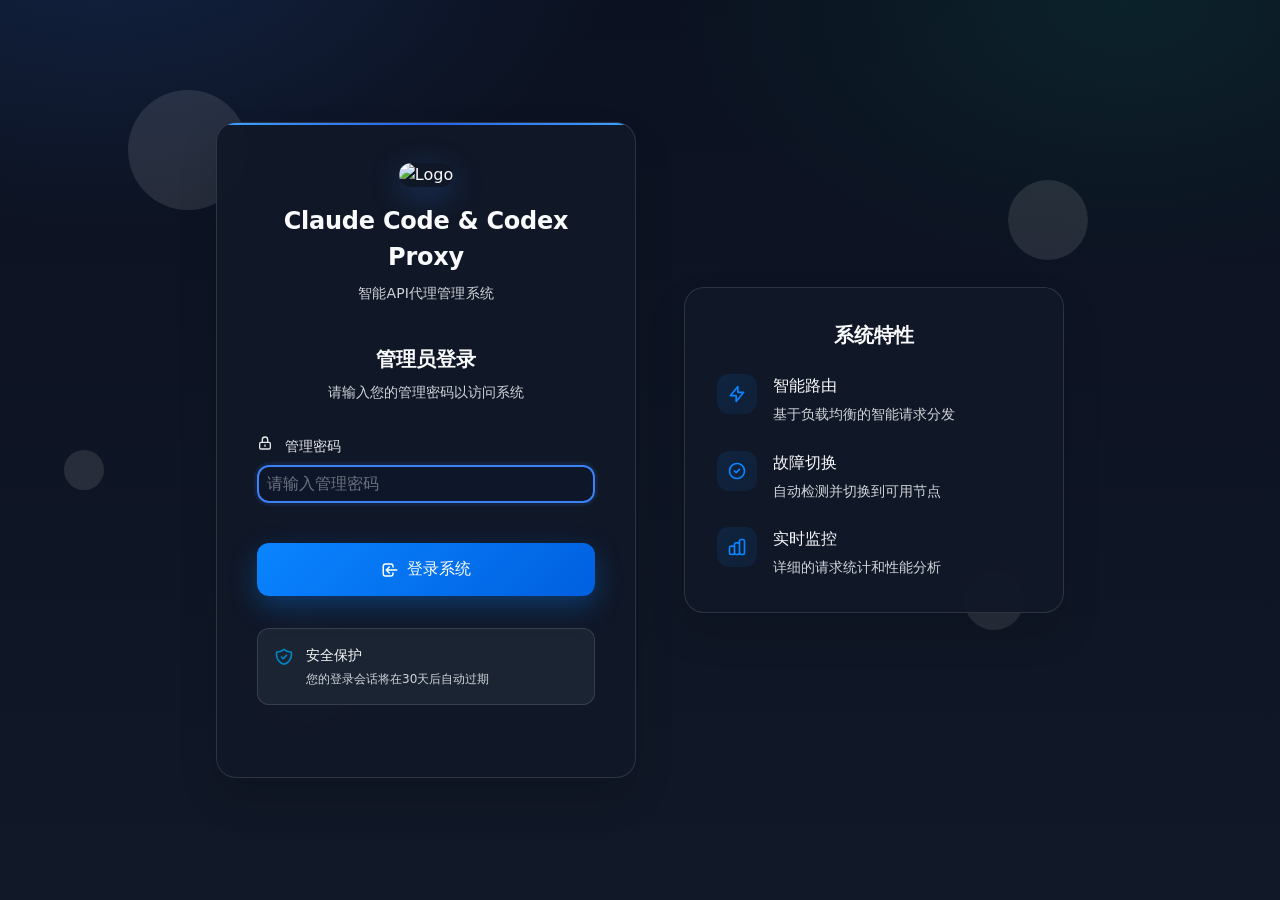
==== web/index.html @ 5ba50d65 "feat: add token cost and channel cost pie charts to homepage Visualize today's cost distribution per" ====
<!doctype html>
<html lang="zh-CN">
<head>
  <meta charset="utf-8" />
  <meta name="viewport" content="width=device-width, initial-scale=1" />
  <link rel="icon" type="image/svg+xml" href="/web/favicon.svg">
  <link rel="icon" type="image/x-icon" href="/web/favicon.ico">
  <link rel="apple-touch-icon" href="/web/apple-touch-icon.png">
  <link rel="manifest" href="/web/manifest.json">
  <meta name="theme-color" content="#3b82f6">
  <title data-i18n="index.title">Claude Code & Codex Proxy 代理服务</title>
  <script src="/web/assets/js/theme-init.js?v=__VERSION__"></script>
  <link rel="stylesheet" href="/web/assets/css/styles.css?v=__VERSION__">
  <script defer src="/web/assets/locales/zh-CN.js?v=__VERSION__"></script>
  <script defer src="/web/assets/locales/en.js?v=__VERSION__"></script>
  <script defer src="/web/assets/js/i18n.js?v=__VERSION__"></script>
  <script defer src="/web/assets/js/date-range-selector.js?v=__VERSION__"></script>
  <script defer src="/web/assets/js/ui.js?v=__VERSION__"></script>
  <script defer src="/web/assets/js/echarts.min.js?v=__VERSION__"></script>
  <script defer src="/web/assets/js/index.js?v=__VERSION__"></script>
</head>
<body class="page-index">
  <div class="app-container">

    <!-- 主内容区域 -->
    <main class="main-content index-main-content">
      <div class="content-area">
        <!-- 时间范围选择器 -->
        <section class="mb-4">
          <div class="time-range-container">
            <div id="index-time-range" class="time-range-selector"></div>
          </div>
        </section>

        <!-- 按渠道类型统计 -->
        <section class="mb-6">
          <div class="grid grid-cols-2 animate-slide-up animate-delay-1 gap-space-3">
            <!-- Claude Code -->
            <div class="channel-card" id="type-anthropic-card">
              <div class="channel-card-header">
                <div class="channel-card-title">
                  <div class="channel-icon channel-icon--anthropic">
                    <svg width="16" height="16" viewBox="0 0 24 24" fill="currentColor">
                      <path d="M12 2L2 22h20L12 2zm0 4.5L18.5 20h-13L12 6.5z"/>
                    </svg>
                  </div>
                  <span>Claude Code</span>
                </div>
                <div class="channel-cost">
                  <span class="cost-label" data-i18n="common.cost">成本</span>
                  <span class="cost-value" id="type-anthropic-cost">$0.00</span>
                </div>
              </div>
              <!-- 主要指标 -->
              <div class="channel-metrics">
                <div class="metric-item">
                  <div class="metric-value metric-total" id="type-anthropic-requests">0</div>
                  <div class="metric-label" data-i18n="index.metrics.totalRequests">总请求</div>
                </div>
                <div class="metric-item">
                  <div class="metric-value metric-success" id="type-anthropic-success">0</div>
                  <div class="metric-label" data-i18n="index.metrics.success">成功</div>
                </div>
                <div class="metric-item">
                  <div class="metric-value metric-error" id="type-anthropic-error">0</div>
                  <div class="metric-label" data-i18n="index.metrics.failed">失败</div>
                </div>
                <div class="metric-item">
                  <div class="metric-value metric-rate" id="type-anthropic-rate">0.0%</div>
                  <div class="metric-label" data-i18n="index.metrics.successRate">成功率</div>
                </div>
              </div>
              <!-- Token统计 -->
              <div class="token-stats">
                <div class="token-item">
                  <span class="token-label" data-i18n="common.input">输入</span>
                  <span class="token-value" id="type-anthropic-input">0</span>
                </div>
                <div class="token-item">
                  <span class="token-label" data-i18n="common.output">输出</span>
                  <span class="token-value" id="type-anthropic-output">0</span>
                </div>
                <div class="token-item">
                  <span class="token-label" data-i18n="common.cacheRead">缓存读</span>
                  <span class="token-value token-cache" id="type-anthropic-cache-read">0</span>
                </div>
                <div class="token-item">
                  <span class="token-label" data-i18n="common.cacheCreate">缓存创</span>
                  <span class="token-value token-cache" id="type-anthropic-cache-create">0</span>
                </div>
              </div>
              <!-- 饼图：今日令牌消费费用 + 今日渠道消费占用 -->
              <div class="channel-pies">
                <div class="channel-pie">
                  <div class="channel-pie-title" data-i18n="index.pies.tokenCost">今日令牌消费费用</div>
                  <div class="channel-pie-chart" id="type-anthropic-pie-token"></div>
                </div>
                <div class="channel-pie">
                  <div class="channel-pie-title" data-i18n="index.pies.channelCost">今日渠道消费占用</div>
                  <div class="channel-pie-chart" id="type-anthropic-pie-channel"></div>
                </div>
              </div>
            </div>

            <!-- Codex -->
            <div class="channel-card" id="type-codex-card">
              <div class="channel-card-header">
                <div class="channel-card-title">
                  <div class="channel-icon channel-icon--codex">
                    <svg width="16" height="16" viewBox="0 0 24 24" fill="currentColor">
                      <path d="M22.2819 9.8211a5.9847 5.9847 0 0 0-.5157-4.9108 6.0462 6.0462 0 0 0-6.5098-2.9A6.0651 6.0651 0 0 0 4.9807 4.1818a5.9847 5.9847 0 0 0-3.9977 2.9 6.0462 6.0462 0 0 0 .7427 7.0966 5.98 5.98 0 0 0 .511 4.9107 6.051 6.051 0 0 0 6.5146 2.9001A5.9847 5.9847 0 0 0 13.2599 24a6.0557 6.0557 0 0 0 5.7718-4.2058 5.9894 5.9894 0 0 0 3.9977-2.9001 6.0557 6.0557 0 0 0-.7475-7.0729zm-9.022 12.6081a4.4755 4.4755 0 0 1-2.8764-1.0408l.1419-.0804 4.7783-2.7582a.7948.7948 0 0 0 .3927-.6813v-6.7369l2.02 1.1686a.071.071 0 0 1 .038.052v5.5826a4.504 4.504 0 0 1-4.4945 4.4944zm-9.6607-4.1254a4.4708 4.4708 0 0 1-.5346-3.0137l.142.0852 4.783 2.7582a.7712.7712 0 0 0 .7806 0l5.8428-3.3685v2.3324a.0804.0804 0 0 1-.0332.0615L9.74 19.9502a4.4992 4.4992 0 0 1-6.1408-1.6464zM2.3408 7.8956a4.485 4.485 0 0 1 2.3655-1.9728V11.6a.7664.7664 0 0 0 .3879.6765l5.8144 3.3543-2.0201 1.1685a.0757.0757 0 0 1-.071 0l-4.8303-2.7865A4.504 4.504 0 0 1 2.3408 7.872zm16.5963 3.8558L13.1038 8.364 15.1192 7.2a.0757.0757 0 0 1 .071 0l4.8303 2.7913a4.4944 4.4944 0 0 1-.6765 8.1042v-5.6772a.79.79 0 0 0-.407-.667zm2.0107-3.0231l-.142-.0852-4.7735-2.7818a.7759.7759 0 0 0-.7854 0L9.409 9.2297V6.8974a.0662.0662 0 0 1 .0284-.0615l4.8303-2.7866a4.4992 4.4992 0 0 1 6.6802 4.66zM8.3065 12.863l-2.02-1.1638a.0804.0804 0 0 1-.038-.0567V6.0742a4.4992 4.4992 0 0 1 7.3757-3.4537l-.142.0805L8.704 5.459a.7948.7948 0 0 0-.3927.6813zm1.0976-2.3654l2.602-1.4998 2.6069 1.4998v2.9994l-2.5974 1.4997-2.6067-1.4997Z"/>
                    </svg>
                  </div>
                  <span>Codex</span>
                </div>
                <div class="channel-cost">
                  <span class="cost-label" data-i18n="common.cost">成本</span>
                  <span class="cost-value" id="type-codex-cost">$0.00</span>
                </div>
              </div>
              <!-- 主要指标 -->
              <div class="channel-metrics">
                <div class="metric-item">
                  <div class="metric-value metric-total" id="type-codex-requests">0</div>
                  <div class="metric-label" data-i18n="index.metrics.totalRequests">总请求</div>
                </div>
                <div class="metric-item">
                  <div class="metric-value metric-success" id="type-codex-success">0</div>
                  <div class="metric-label" data-i18n="index.metrics.success">成功</div>
                </div>
                <div class="metric-item">
                  <div class="metric-value metric-error" id="type-codex-error">0</div>
                  <div class="metric-label" data-i18n="index.metrics.failed">失败</div>
                </div>
                <div class="metric-item">
                  <div class="metric-value metric-rate" id="type-codex-rate">0.0%</div>
                  <div class="metric-label" data-i18n="index.metrics.successRate">成功率</div>
                </div>
              </div>
              <!-- Token统计 -->
              <div class="token-stats">
                <div class="token-item">
                  <span class="token-label" data-i18n="common.input">输入</span>
                  <span class="token-value" id="type-codex-input">0</span>
                </div>
                <div class="token-item">
                  <span class="token-label" data-i18n="common.output">输出</span>
                  <span class="token-value" id="type-codex-output">0</span>
                </div>
                <div class="token-item">
                  <span class="token-label" data-i18n="common.cacheRead">缓存读</span>
                  <span class="token-value token-cache" id="type-codex-cache-read">0</span>
                </div>
                <div class="token-item">
                  <span class="token-label" data-i18n="common.cacheCreate">缓存创</span>
                  <span class="token-value token-cache" id="type-codex-cache-create">0</span>
                </div>
              </div>
              <!-- 饼图：今日令牌消费费用 + 今日渠道消费占用 -->
              <div class="channel-pies">
                <div class="channel-pie">
                  <div class="channel-pie-title" data-i18n="index.pies.tokenCost">今日令牌消费费用</div>
                  <div class="channel-pie-chart" id="type-codex-pie-token"></div>
                </div>
                <div class="channel-pie">
                  <div class="channel-pie-title" data-i18n="index.pies.channelCost">今日渠道消费占用</div>
                  <div class="channel-pie-chart" id="type-codex-pie-channel"></div>
                </div>
              </div>
            </div>

            <!-- OpenAI -->
            <div class="channel-card" id="type-openai-card">
              <div class="channel-card-header">
                <div class="channel-card-title">
                  <div class="channel-icon channel-icon--openai">
                    <svg width="16" height="16" viewBox="0 0 24 24" fill="currentColor">
                      <path d="M22.2819 9.8211a5.9847 5.9847 0 0 0-.5157-4.9108 6.0462 6.0462 0 0 0-6.5098-2.9A6.0651 6.0651 0 0 0 4.9807 4.1818a5.9847 5.9847 0 0 0-3.9977 2.9 6.0462 6.0462 0 0 0 .7427 7.0966 5.98 5.98 0 0 0 .511 4.9107 6.051 6.051 0 0 0 6.5146 2.9001A5.9847 5.9847 0 0 0 13.2599 24a6.0557 6.0557 0 0 0 5.7718-4.2058 5.9894 5.9894 0 0 0 3.9977-2.9001 6.0557 6.0557 0 0 0-.7475-7.0729zm-9.022 12.6081a4.4755 4.4755 0 0 1-2.8764-1.0408l.1419-.0804 4.7783-2.7582a.7948.7948 0 0 0 .3927-.6813v-6.7369l2.02 1.1686a.071.071 0 0 1 .038.052v5.5826a4.504 4.504 0 0 1-4.4945 4.4944zm-9.6607-4.1254a4.4708 4.4708 0 0 1-.5346-3.0137l.142.0852 4.783 2.7582a.7712.7712 0 0 0 .7806 0l5.8428-3.3685v2.3324a.0804.0804 0 0 1-.0332.0615L9.74 19.9502a4.4992 4.4992 0 0 1-6.1408-1.6464zM2.3408 7.8956a4.485 4.485 0 0 1 2.3655-1.9728V11.6a.7664.7664 0 0 0 .3879.6765l5.8144 3.3543-2.0201 1.1685a.0757.0757 0 0 1-.071 0l-4.8303-2.7865A4.504 4.504 0 0 1 2.3408 7.872zm16.5963 3.8558L13.1038 8.364 15.1192 7.2a.0757.0757 0 0 1 .071 0l4.8303 2.7913a4.4944 4.4944 0 0 1-.6765 8.1042v-5.6772a.79.79 0 0 0-.407-.667zm2.0107-3.0231l-.142-.0852-4.7735-2.7818a.7759.7759 0 0 0-.7854 0L9.409 9.2297V6.8974a.0662.0662 0 0 1 .0284-.0615l4.8303-2.7866a4.4992 4.4992 0 0 1 6.6802 4.66zM8.3065 12.863l-2.02-1.1638a.0804.0804 0 0 1-.038-.0567V6.0742a4.4992 4.4992 0 0 1 7.3757-3.4537l-.142.0805L8.704 5.459a.7948.7948 0 0 0-.3927.6813zm1.0976-2.3654l2.602-1.4998 2.6069 1.4998v2.9994l-2.5974 1.4997-2.6067-1.4997Z"/>
                    </svg>
                  </div>
                  <span>OpenAI</span>
                </div>
                <div class="channel-cost">
                  <span class="cost-label" data-i18n="common.cost">成本</span>
                  <span class="cost-value" id="type-openai-cost">$0.00</span>
                </div>
              </div>
              <!-- 主要指标 -->
              <div class="channel-metrics">
                <div class="metric-item">
                  <div class="metric-value metric-total" id="type-openai-requests">0</div>
                  <div class="metric-label" data-i18n="index.metrics.totalRequests">总请求</div>
                </div>
                <div class="metric-item">
                  <div class="metric-value metric-success" id="type-openai-success">0</div>
                  <div class="metric-label" data-i18n="index.metrics.success">成功</div>
                </div>
                <div class="metric-item">
                  <div class="metric-value metric-error" id="type-openai-error">0</div>
                  <div class="metric-label" data-i18n="index.metrics.failed">失败</div>
                </div>
                <div class="metric-item">
                  <div class="metric-value metric-rate" id="type-openai-rate">0.0%</div>
                  <div class="metric-label" data-i18n="index.metrics.successRate">成功率</div>
                </div>
              </div>
              <!-- Token统计 -->
              <div class="token-stats">
                <div class="token-item">
                  <span class="token-label" data-i18n="common.input">输入</span>
                  <span class="token-value" id="type-openai-input">0</span>
                </div>
                <div class="token-item">
                  <span class="token-label" data-i18n="common.output">输出</span>
                  <span class="token-value" id="type-openai-output">0</span>
                </div>
                <div class="token-item">
                  <span class="token-label" data-i18n="common.cacheRead">缓存读</span>
                  <span class="token-value token-cache" id="type-openai-cache-read">0</span>
                </div>
              </div>
              <!-- 饼图：今日令牌消费费用 + 今日渠道消费占用 -->
              <div class="channel-pies">
                <div class="channel-pie">
                  <div class="channel-pie-title" data-i18n="index.pies.tokenCost">今日令牌消费费用</div>
                  <div class="channel-pie-chart" id="type-openai-pie-token"></div>
                </div>
                <div class="channel-pie">
                  <div class="channel-pie-title" data-i18n="index.pies.channelCost">今日渠道消费占用</div>
                  <div class="channel-pie-chart" id="type-openai-pie-channel"></div>
                </div>
              </div>
            </div>

            <!-- Gemini -->
            <div class="channel-card" id="type-gemini-card">
              <div class="channel-card-header">
                <div class="channel-card-title">
                  <div class="channel-icon channel-icon--gemini">
                    <svg width="16" height="16" viewBox="0 0 24 24" fill="currentColor">
                      <path d="M12 2L2 7v10l10 5 10-5V7L12 2zm0 2.18L19.82 8 12 11.82 4.18 8 12 4.18zM4 9.48l7 3.5v7.84l-7-3.5V9.48zm16 0v7.84l-7 3.5v-7.84l7-3.5z"/>
                    </svg>
                  </div>
                  <span>Google Gemini</span>
                </div>
                <div class="channel-cost">
                  <span class="cost-label" data-i18n="common.cost">成本</span>
                  <span class="cost-value" id="type-gemini-cost">$0.00</span>
                </div>
              </div>
              <!-- 主要指标 -->
              <div class="channel-metrics">
                <div class="metric-item">
                  <div class="metric-value metric-total" id="type-gemini-requests">0</div>
                  <div class="metric-label" data-i18n="index.metrics.totalRequests">总请求</div>
                </div>
                <div class="metric-item">
                  <div class="metric-value metric-success" id="type-gemini-success">0</div>
                  <div class="metric-label" data-i18n="index.metrics.success">成功</div>
                </div>
                <div class="metric-item">
                  <div class="metric-value metric-error" id="type-gemini-error">0</div>
                  <div class="metric-label" data-i18n="index.metrics.failed">失败</div>
                </div>
                <div class="metric-item">
                  <div class="metric-value metric-rate" id="type-gemini-rate">0.0%</div>
                  <div class="metric-label" data-i18n="index.metrics.successRate">成功率</div>
                </div>
              </div>
              <!-- Token统计 -->
              <div class="token-stats">
                <div class="token-item">
                  <span class="token-label" data-i18n="common.input">输入</span>
                  <span class="token-value" id="type-gemini-input">0</span>
                </div>
                <div class="token-item">
                  <span class="token-label" data-i18n="common.output">输出</span>
                  <span class="token-value" id="type-gemini-output">0</span>
                </div>
                <div class="token-item">
                  <span class="token-label" data-i18n="common.cacheRead">缓存读</span>
                  <span class="token-value token-cache" id="type-gemini-cache-read">0</span>
                </div>
              </div>
              <!-- 饼图：今日令牌消费费用 + 今日渠道消费占用 -->
              <div class="channel-pies">
                <div class="channel-pie">
                  <div class="channel-pie-title" data-i18n="index.pies.tokenCost">今日令牌消费费用</div>
                  <div class="channel-pie-chart" id="type-gemini-pie-token"></div>
                </div>
                <div class="channel-pie">
                  <div class="channel-pie-title" data-i18n="index.pies.channelCost">今日渠道消费占用</div>
                  <div class="channel-pie-chart" id="type-gemini-pie-channel"></div>
                </div>
              </div>
            </div>
          </div>
        </section>
        <!-- 实时状态栏 - 总览 -->
        <section class="mb-6">
          <div class="flex index-summary-grid animate-slide-up animate-delay-2 gap-space-3 flex-nowrap">
            <div class="summary-card summary-card-success">
              <div class="summary-icon">
                <svg width="24" height="24" viewBox="0 0 24 24" fill="none" stroke="currentColor" stroke-width="2">
                  <path d="M20 6L9 17l-5-5"/>
                </svg>
              </div>
              <div class="summary-content">
                <div class="summary-value"><span class="metric-success" id="success-requests">--</span>/<span class="metric-error" id="error-requests">--</span> <span class="summary-value-note">(<span id="success-rate">--</span>)</span></div>
                <div class="summary-label" data-i18n="index.metrics.successFailed">成功/失败 (成功率)</div>
              </div>
            </div>
            <div class="summary-card summary-card-primary" title="每分钟请求数">
              <div class="summary-icon">
                <svg width="24" height="24" viewBox="0 0 24 24" fill="none" stroke="currentColor" stroke-width="2">
                  <circle cx="12" cy="12" r="10"/>
                  <path d="M12 6v6l4 2"/>
                </svg>
              </div>
              <div class="summary-content">
                <div class="summary-value" id="total-rpm">--</div>
                <div class="summary-label" data-i18n="index.metrics.rpm">RPM(峰值 平均 最近)</div>
              </div>
            </div>
          </div>
        </section>

        <!-- API 接口 -->
        <section class="mb-8">
          <div class="glass-card animate-slide-up animate-delay-3">
            <h3 class="text-xl font-semibold mb-6">
              <svg class="inline-block w-5 h-5 mr-2" fill="none" stroke="currentColor" viewBox="0 0 24 24">
                <path stroke-linecap="round" stroke-linejoin="round" stroke-width="2" d="M8 9l3 3-3 3m5 0h3M5 20h14a2 2 0 002-2V6a2 2 0 00-2-2H5a2 2 0 00-2-2v16z"/>
              </svg>
              <span data-i18n="index.apiSection">API 接口</span>
            </h3>
            <div class="index-api-list">
              <div class="index-api-entry">
                <div class="index-api-method index-api-method--post">POST</div>
                <div class="index-api-path">/v1/messages</div>
                <div class="index-api-desc" data-i18n="index.apiClaudeDesc">Claude API 透明代理</div>
              </div>
              <div class="index-api-entry">
                <div class="index-api-method index-api-method--post">POST</div>
                <div class="index-api-path">/v1/responses</div>
                <div class="index-api-desc" data-i18n="index.apiCodexDesc">Codex API 透明代理</div>
              </div>
              <div class="index-api-entry">
                <div class="index-api-method index-api-method--post">POST</div>
                <div class="index-api-path">/v1beta</div>
                <div class="index-api-desc" data-i18n="index.apiGeminiDesc">Gemini 透明代理</div>
              </div>
              <div class="index-api-entry">
                <div class="index-api-method index-api-method--get">GET</div>
                <div class="index-api-path">/public/summary</div>
                <div class="index-api-desc" data-i18n="index.apiSummaryDesc">公开统计数据</div>
              </div>
            </div>
            <div class="index-api-tip">
              <div class="index-api-tip-title" data-i18n="common.info">提示</div>
              <div class="index-api-tip-body" data-i18n="index.apiTip">
                管理功能需要登录访问，代理服务公开使用
              </div>
            </div>
          </div>
        </section>

      </div>
    </main>
  </div>

</body>
</html>
---- web/assets/css/styles.css ----
/* 现代化UI界面样式系统 - ccLoad代理管理界面 */

/* ===== CSS 变量和设计令牌 ===== */
:root {
  color-scheme: light;

  /* 品牌色彩系统 */
  --primary-50: #f0f7ff;
  --primary-100: #e0efff;
  --primary-200: #b8dcff;
  --primary-300: #7cc3ff;
  --primary-400: #3ca3ff;
  --primary-500: #3b82f6;
  --primary-600: #2563eb;
  --primary-700: #1d4ed8;
  --primary-800: #1e40af;
  --primary-900: #1e3a8a;

  /* 中性色彩 */
  --neutral-50: #f8fafc;
  --neutral-100: #f1f5fd;
  --neutral-200: #e2e8f0;
  --neutral-300: #cbd5e1;
  --neutral-400: #94a3b8;
  --neutral-500: #64748b;
  --neutral-600: #475569;
  --neutral-700: #334155;
  --neutral-800: #1e293b;
  --neutral-900: #0f172a;

  /* 下拉控件（自定义）配色：随系统浅/深色主题 */
  --filter-dropdown-bg: #ffffff;
  --filter-dropdown-border: var(--neutral-200);
  --filter-dropdown-item-fg: var(--neutral-900);
  --filter-dropdown-item-hover-bg: var(--neutral-50);
  --filter-dropdown-item-active-bg: var(--neutral-100);
  --filter-dropdown-item-highlight-bg: var(--primary-500);
  --filter-dropdown-item-highlight-fg: #fff;

  /* 主题语义色：亮色为基准，暗色只覆盖这一层 */
  --page-bg:
    radial-gradient(1200px 600px at -10% -10%, rgba(59, 130, 246, 0.10), transparent 58%),
    radial-gradient(900px 600px at 110% -10%, rgba(5, 150, 105, 0.08), transparent 58%),
    linear-gradient(180deg, #f8fafc 0%, #eef4ff 100%);
  --surface-bg: rgba(255, 255, 255, 0.96);
  --surface-bg-strong: rgba(255, 255, 255, 0.98);
  --surface-bg-muted: rgba(241, 245, 253, 0.94);
  --surface-gradient: linear-gradient(135deg, rgba(255, 255, 255, 0.98), rgba(241, 245, 253, 0.94));
  --surface-border: rgba(228, 236, 252, 0.94);
  --surface-border-strong: rgba(198, 212, 239, 0.98);
  --surface-hover: rgba(37, 99, 235, 0.05);
  --surface-active: rgba(37, 99, 235, 0.10);
  --field-bg: rgba(255, 255, 255, 0.96);
  --field-bg-focus: rgba(255, 255, 255, 0.99);
  --table-bg: rgba(255, 255, 255, 0.96);
  --table-row-hover: rgba(37, 99, 235, 0.03);
  --body-fg: var(--neutral-800);
  --muted-fg: var(--neutral-600);
  --color-text: var(--neutral-900);
  --color-text-secondary: var(--neutral-600);
  --color-border: var(--surface-border);
  --color-bg-secondary: var(--surface-bg-muted);

  /* 功能色彩 */
  --success-50: #ecfdf5;
  --success-400: #34d399;
  --success-500: #10b981;
  --success-600: #059669;
  --warning-50: #fffbeb;
  --warning-400: #fbbf24;
  --warning-500: #f59e0b;
  --warning-600: #d97706;
  --error-50: #fef2f2;
  --error-400: #f87171;
  --error-500: #ef4444;
  --error-600: #dc2626;
  --info-50: #f0f9ff;
  --info-500: #06b6d4;
  --info-600: #0891b2;

  /* 玻璃态效果 */
  --glass-bg: rgba(255, 255, 255, 0.96);
  --glass-border: rgba(228, 236, 252, 0.9);
  --glass-shadow: 0 8px 24px rgba(37, 99, 235, 0.06);
  --glass-shadow-hover: 0 12px 34px rgba(37, 99, 235, 0.10);

  /* 新拟态效果 */
  --neumorphism-light: #ffffff;
  --neumorphism-dark: #d1d5db;
  --neumorphism-shadow-1: 8px 8px 16px var(--neumorphism-dark);
  --neumorphism-shadow-2: -8px -8px 16px var(--neumorphism-light);

  /* 字体系统 */
  --font-family-sans: Inter, 'Noto Sans SC', ui-sans-serif, system-ui, -apple-system, BlinkMacSystemFont, 'Segoe UI', sans-serif;
  --font-family-mono: ui-monospace, 'SF Mono', 'Cascadia Code', 'Roboto Mono', Consolas, monospace;

  --text-xs: 0.75rem;
  /* 12px */
  --text-sm: 0.875rem;
  /* 14px */
  --text-base: 1rem;
  /* 16px */
  --text-lg: 1.125rem;
  /* 18px */
  --text-xl: 1.25rem;
  /* 20px */
  --text-2xl: 1.5rem;
  /* 24px */
  --text-3xl: 1.875rem;
  /* 30px */
  --text-4xl: 2.25rem;
  /* 36px */

  --leading-tight: 1.25;
  --leading-normal: 1.5;
  --leading-relaxed: 1.75;

  --font-normal: 400;
  --font-medium: 500;
  --font-semibold: 600;
  --font-bold: 700;

  /* 间距系统 */
  --space-1: 0.25rem;
  /* 4px */
  --space-2: 0.5rem;
  /* 8px */
  --space-3: 0.75rem;
  /* 12px */
  --space-4: 1rem;
  /* 16px */
  --space-5: 1.25rem;
  /* 20px */
  --space-6: 1.5rem;
  /* 24px */
  --space-8: 2rem;
  /* 32px */
  --space-10: 2.5rem;
  /* 40px */
  --space-12: 3rem;
  /* 48px */
  --space-16: 4rem;
  /* 64px */
  --space-20: 5rem;
  /* 80px */

  /* 圆角系统 */
  --radius-sm: 0.375rem;
  /* 6px */
  --radius-base: 0.5rem;
  /* 8px */
  --radius-lg: 0.75rem;
  /* 12px */
  --radius-xl: 0.75rem;
  /* 12px */
  --radius-2xl: 1.25rem;
  /* 20px */
  --radius-full: 9999px;

  /* 阴影系统 */
  --shadow-sm: 0 1px 2px rgba(0, 0, 0, 0.05);
  --shadow-base: 0 1px 3px rgba(0, 0, 0, 0.1), 0 1px 2px rgba(0, 0, 0, 0.06);
  --shadow-md: 0 4px 6px rgba(0, 0, 0, 0.07), 0 2px 4px rgba(0, 0, 0, 0.06);
  --shadow-lg: 0 10px 15px rgba(0, 0, 0, 0.1), 0 4px 6px rgba(0, 0, 0, 0.05);
  --shadow-xl: 0 20px 25px rgba(0, 0, 0, 0.1), 0 10px 10px rgba(0, 0, 0, 0.04);

  /* 动画时间 */
  --duration-fast: 0.15s;
  --duration-normal: 0.3s;
  --duration-slow: 0.5s;
  --timing-function: cubic-bezier(0.4, 0, 0.2, 1);

  /* 布局 */
  --topbar-height: 64px;
  --topbar-offset: var(--topbar-height);
  --container-max-width: 1380px;

  /* Topbar 前景色（提高对比度） */
  --topbar-fg: var(--neutral-900);
  --topbar-fg-muted: var(--neutral-700);
}

html[data-theme="light"] {
  color-scheme: light;
}

html[data-theme="dark"] {
  color-scheme: dark;
  --neutral-50: #111827;
  --neutral-100: #1f2937;
  --neutral-200: #374151;
  --neutral-300: #4b5563;
  --neutral-400: #6b7280;
  --neutral-500: #9ca3af;
  --neutral-600: #d1d5db;
  --neutral-700: #e5e7eb;
  --neutral-800: #f3f4f6;
  --neutral-900: #f9fafb;
  --page-bg:
    radial-gradient(900px 520px at 8% -8%, rgba(59, 130, 246, 0.16), transparent 58%),
    radial-gradient(780px 460px at 88% 0%, rgba(16, 185, 129, 0.10), transparent 58%),
    linear-gradient(180deg, #0b1120 0%, #111827 100%);
  --surface-bg: rgba(17, 24, 39, 0.86);
  --surface-bg-strong: rgba(17, 24, 39, 0.94);
  --surface-bg-muted: rgba(31, 41, 55, 0.78);
  --surface-gradient: linear-gradient(135deg, rgba(31, 41, 55, 0.94), rgba(17, 24, 39, 0.92));
  --surface-border: rgba(255, 255, 255, 0.12);
  --surface-border-strong: rgba(255, 255, 255, 0.18);
  --surface-hover: rgba(255, 255, 255, 0.08);
  --surface-active: rgba(255, 255, 255, 0.12);
  --field-bg: rgba(15, 23, 42, 0.88);
  --field-bg-focus: rgba(15, 23, 42, 0.96);
  --table-bg: rgba(17, 24, 39, 0.88);
  --table-row-hover: rgba(255, 255, 255, 0.05);
  --body-fg: var(--neutral-800);
  --muted-fg: var(--neutral-600);
  --glass-bg: rgba(17, 24, 39, 0.82);
  --glass-border: rgba(255, 255, 255, 0.12);
  --glass-shadow: 0 8px 32px rgba(0, 0, 0, 0.34);
  --glass-shadow-hover: 0 12px 40px rgba(0, 0, 0, 0.45);
  --filter-dropdown-bg: rgb(17, 24, 39);
  --filter-dropdown-border: rgba(255, 255, 255, 0.14);
  --filter-dropdown-item-fg: var(--neutral-900);
  --filter-dropdown-item-hover-bg: rgba(255, 255, 255, 0.08);
  --filter-dropdown-item-active-bg: rgba(255, 255, 255, 0.12);
  --topbar-fg: var(--neutral-900);
  --topbar-fg-muted: var(--neutral-600);
}

@media (prefers-color-scheme: dark) {
  html[data-theme="system"] {
    color-scheme: dark;
    --neutral-50: #111827;
    --neutral-100: #1f2937;
    --neutral-200: #374151;
    --neutral-300: #4b5563;
    --neutral-400: #6b7280;
    --neutral-500: #9ca3af;
    --neutral-600: #d1d5db;
    --neutral-700: #e5e7eb;
    --neutral-800: #f3f4f6;
    --neutral-900: #f9fafb;
    --page-bg:
      radial-gradient(900px 520px at 8% -8%, rgba(59, 130, 246, 0.16), transparent 58%),
      radial-gradient(780px 460px at 88% 0%, rgba(16, 185, 129, 0.10), transparent 58%),
      linear-gradient(180deg, #0b1120 0%, #111827 100%);
    --surface-bg: rgba(17, 24, 39, 0.86);
    --surface-bg-strong: rgba(17, 24, 39, 0.94);
    --surface-bg-muted: rgba(31, 41, 55, 0.78);
    --surface-gradient: linear-gradient(135deg, rgba(31, 41, 55, 0.94), rgba(17, 24, 39, 0.92));
    --surface-border: rgba(255, 255, 255, 0.12);
    --surface-border-strong: rgba(255, 255, 255, 0.18);
    --surface-hover: rgba(255, 255, 255, 0.08);
    --surface-active: rgba(255, 255, 255, 0.12);
    --field-bg: rgba(15, 23, 42, 0.88);
    --field-bg-focus: rgba(15, 23, 42, 0.96);
    --table-bg: rgba(17, 24, 39, 0.88);
    --table-row-hover: rgba(255, 255, 255, 0.05);
    --body-fg: var(--neutral-800);
    --muted-fg: var(--neutral-600);
    --glass-bg: rgba(17, 24, 39, 0.82);
    --glass-border: rgba(255, 255, 255, 0.12);
    --glass-shadow: 0 8px 32px rgba(0, 0, 0, 0.34);
    --glass-shadow-hover: 0 12px 40px rgba(0, 0, 0, 0.45);
    --filter-dropdown-bg: rgb(17, 24, 39);
    --filter-dropdown-border: rgba(255, 255, 255, 0.14);
    --filter-dropdown-item-fg: var(--neutral-900);
    --filter-dropdown-item-hover-bg: rgba(255, 255, 255, 0.08);
    --filter-dropdown-item-active-bg: rgba(255, 255, 255, 0.12);
    --topbar-fg: var(--neutral-900);
    --topbar-fg-muted: var(--neutral-600);
  }
}

@media (forced-colors: active) {
  :root {
    --filter-dropdown-bg: Canvas;
    --filter-dropdown-border: CanvasText;
    --filter-dropdown-item-fg: CanvasText;
    --filter-dropdown-item-hover-bg: Highlight;
    --filter-dropdown-item-active-bg: Highlight;
    --filter-dropdown-item-highlight-bg: Highlight;
    --filter-dropdown-item-highlight-fg: HighlightText;
  }
}


/* ===== 基础重置和全局样式 ===== */
* {
  box-sizing: border-box;
  margin: 0;
  padding: 0;
}

*:focus-visible {
  outline: 2px solid var(--primary-500);
  outline-offset: 2px;
}

/* 自定义 checkbox/radio 样式，修复 Edge 暗色模式下原生控件显示为黑色 */
input[type="checkbox"],
input[type="radio"] {
  -webkit-appearance: none;
  appearance: none;
  width: 16px;
  height: 16px;
  margin: 0;
  border: 1.5px solid var(--neutral-300);
  background: var(--white, #fff) no-repeat center;
  background-size: 10px;
  cursor: pointer;
  vertical-align: middle;
  flex-shrink: 0;
  transition: all var(--duration-fast, 0.15s);
}

input[type="checkbox"] {
  border-radius: 4px;
}

input[type="radio"] {
  border-radius: 50%;
}

input[type="checkbox"]:hover,
input[type="radio"]:hover {
  border-color: var(--primary-400);
}

input[type="checkbox"]:checked {
  background: var(--primary-500) url("data:image/svg+xml,%3Csvg xmlns='http://www.w3.org/2000/svg' viewBox='0 0 10 8'%3E%3Cpath d='M1 4l2.5 2.5L9 1' fill='none' stroke='%23fff' stroke-width='1.8' stroke-linecap='round' stroke-linejoin='round'/%3E%3C/svg%3E") no-repeat center;
  background-size: 10px;
  border-color: var(--primary-500);
}

input[type="checkbox"]:indeterminate {
  background: var(--primary-500) url("data:image/svg+xml,%3Csvg xmlns='http://www.w3.org/2000/svg' viewBox='0 0 10 2'%3E%3Cpath d='M1 1h8' fill='none' stroke='%23fff' stroke-width='1.8' stroke-linecap='round'/%3E%3C/svg%3E") no-repeat center;
  background-size: 10px;
  border-color: var(--primary-500);
}

input[type="radio"]:checked {
  background: var(--primary-500) url("data:image/svg+xml,%3Csvg xmlns='http://www.w3.org/2000/svg' viewBox='0 0 10 10'%3E%3Ccircle cx='5' cy='5' r='3' fill='%23fff'/%3E%3C/svg%3E") no-repeat center;
  background-size: 10px;
  border-color: var(--primary-500);
}

input[type="checkbox"]:focus-visible,
input[type="radio"]:focus-visible {
  outline: 2px solid var(--primary-500);
  outline-offset: 2px;
}

html {
  scroll-behavior: smooth;
  font-size: 16px;
}

body {
  font-family: var(--font-family-sans);
  font-size: var(--text-base);
  line-height: var(--leading-normal);
  color: var(--body-fg);
  background: var(--page-bg);
  min-height: 100vh;
  overflow-x: hidden;
}

/* 选择文本颜色 */
::selection {
  background-color: var(--primary-200);
  color: var(--primary-800);
}

/* ===== 动画和关键帧 ===== */
@keyframes slideInUp {
  from {
    opacity: 0;
    transform: translateY(30px);
  }

  to {
    opacity: 1;
    transform: translateY(0);
  }
}

@keyframes slideInRight {
  from {
    opacity: 0;
    transform: translateX(-30px);
  }

  to {
    opacity: 1;
    transform: translateX(0);
  }
}

@keyframes fadeIn {
  from {
    opacity: 0;
  }

  to {
    opacity: 1;
  }
}

@keyframes pulse {

  0%,
  100% {
    opacity: 1;
  }

  50% {
    opacity: 0.7;
  }
}

@keyframes float {

  0%,
  100% {
    transform: translateY(0px);
  }

  50% {
    transform: translateY(-10px);
  }
}

/* 动画类 */
.animate-slide-up {
  animation: slideInUp 0.6s var(--timing-function);
}

.animate-slide-right {
  animation: slideInRight 0.6s var(--timing-function);
}

.animate-fade-in {
  animation: fadeIn 0.4s ease-out;
}

.animate-pulse {
  animation: pulse 2s infinite;
}

.animate-float {
  animation: float 3s ease-in-out infinite;
}

/* ===== 布局组件 ===== */
.app-container {
  display: flex;
  min-height: 100vh;
  position: relative;
}

.main-content {
  flex: 1;
  margin-left: 0;
  min-width: 0;
  min-height: 100vh;
  padding: var(--space-3);
  transition: margin-left var(--duration-normal) var(--timing-function);
}

.content-area {
  max-width: var(--container-max-width);
  width: 100%;
  min-width: 0;
  margin: 0 auto;
}

/* ===== 顶部导航（Topbar） ===== */
.top-layout .main-content {
  margin-left: 0 !important;
  padding-top: var(--topbar-offset);
}

.top-layout .main-content.index-main-content {
  padding-top: calc(var(--topbar-offset) + 10px);
}

.topbar {
  position: fixed;
  top: 0;
  left: 0;
  right: 0;
  height: var(--topbar-height);
  display: flex;
  align-items: center;
  justify-content: space-between;
  padding: 0 var(--space-6);
  background: var(--glass-bg);
  backdrop-filter: blur(18px) saturate(160%);
  border-bottom: 1px solid var(--glass-border);
  z-index: 300;
}

.topbar-left {
  display: flex;
  align-items: center;
  gap: var(--space-4);
  min-width: 0;
}

.brand {
  display: flex;
  align-items: center;
  gap: var(--space-3);
  text-decoration: none;
}

.brand:hover {
  opacity: 0.8;
}

.brand-icon {
  width: 36px;
  height: 36px;
  border-radius: var(--radius-lg);
  box-shadow: 0 4px 16px rgba(99, 102, 241, 0.35);
}

/* 活动请求指示器：脉冲呼吸 + 角标 */
.brand-icon-wrap {
  position: relative;
  display: inline-flex;
  align-items: center;
  justify-content: center;
  flex: none;
}

.brand-icon-wrap.is-active .brand-icon {
  animation: brand-pulse 1.2s ease-in-out infinite;
}

.brand-badge {
  position: absolute;
  top: -7px;
  right: -9px;
  min-width: 18px;
  height: 18px;
  padding: 0 5px;
  border-radius: 9px;
  background: linear-gradient(135deg, #fb923c, #f97316);
  color: #fff;
  font-size: 11px;
  font-weight: 700;
  line-height: 1;
  display: none;
  align-items: center;
  justify-content: center;
  border: 2px solid #fff;
  box-shadow: 0 1px 4px rgba(0, 0, 0, 0.3);
}

.brand-icon-wrap.is-active .brand-badge {
  display: flex;
}

@keyframes brand-pulse {
  0%, 100% {
    transform: scale(1);
    box-shadow: 0 4px 16px rgba(59, 130, 246, 0.35);
  }
  50% {
    transform: scale(1.18);
    box-shadow: 0 6px 22px rgba(59, 130, 246, 0.75);
  }
}

@media (prefers-reduced-motion: reduce) {
  .brand-icon-wrap.is-active .brand-icon {
    animation: none;
  }
}

.brand-text {
  color: var(--topbar-fg);
  font-weight: var(--font-semibold);
  letter-spacing: .2px;
}

.topnav {
  display: flex;
  align-items: center;
  gap: var(--space-2);
  flex: 1;
  min-width: 0;
  justify-content: center;
}

.topnav-link {
  display: inline-flex;
  align-items: center;
  gap: .5rem;
  padding: .5rem .75rem;
  border-radius: var(--radius-lg);
  color: var(--topbar-fg);
  text-decoration: none;
  font-size: var(--text-base);
  font-weight: var(--font-semibold);
  white-space: nowrap;
  transition: background var(--duration-fast) var(--timing-function), color var(--duration-fast);
}

.topnav-link:hover {
  background: var(--surface-hover);
  color: var(--topbar-fg);
}

.topnav-link.active {
  background: var(--surface-active);
  color: var(--topbar-fg);
  border: 1px solid var(--surface-border);
}

.topbar-right {
  display: flex;
  align-items: center;
  gap: var(--space-3);
  flex: 0 0 auto;
}

/* 版本+GitHub组 */
.version-group {
  display: flex;
  align-items: center;
  gap: 2px;
}

/* GitHub链接 */
.github-link {
  display: inline-flex;
  align-items: center;
  justify-content: center;
  width: 32px;
  height: 32px;
  border-radius: var(--radius-md);
  color: var(--neutral-500);
  transition: color 0.2s, background 0.2s;
}

.github-link:hover {
  background: var(--surface-hover);
  color: var(--neutral-900);
}

.theme-switcher {
  position: relative;
  display: inline-flex;
}

.theme-trigger {
  display: inline-flex;
  align-items: center;
  justify-content: center;
  gap: 6px;
  min-width: 36px;
  height: 32px;
  padding: 0 9px;
  border: 1px solid var(--surface-border);
  border-radius: var(--radius-base);
  background: var(--surface-bg);
  color: var(--topbar-fg);
  font: inherit;
  font-size: var(--text-xs);
  font-weight: var(--font-medium);
  cursor: pointer;
}

.theme-trigger:hover,
.theme-switcher.open .theme-trigger {
  background: var(--surface-hover);
}

.theme-trigger svg,
.theme-option svg {
  width: 16px;
  height: 16px;
  flex: none;
}

.theme-menu {
  position: absolute;
  top: calc(100% + 8px);
  right: 0;
  min-width: 132px;
  padding: 6px;
  border: 1px solid var(--surface-border);
  border-radius: var(--radius-lg);
  background: var(--surface-bg-strong);
  box-shadow: var(--shadow-lg);
  display: none;
  z-index: 420;
}

.theme-switcher.open .theme-menu {
  display: grid;
  gap: 2px;
}

.theme-option {
  display: flex;
  align-items: center;
  gap: 8px;
  width: 100%;
  padding: 8px 10px;
  border: 0;
  border-radius: var(--radius-base);
  background: transparent;
  color: var(--neutral-700);
  font: inherit;
  font-size: var(--text-sm);
  text-align: left;
  cursor: pointer;
}

.theme-option:hover {
  background: var(--surface-hover);
  color: var(--neutral-900);
}

.theme-option[aria-pressed="true"] {
  background: var(--surface-active);
  color: var(--primary-600);
  font-weight: var(--font-semibold);
}

/* 顶部背景（静态渐变，无动画） */
.bg-anim {
  position: fixed;
  inset: 0;
  z-index: 0;
  pointer-events: none;
  background:
    radial-gradient(550px 300px at 20% 10%, rgba(59, 130, 246, 0.14), transparent 60%),
    radial-gradient(650px 320px at 80% 5%, rgba(236, 72, 153, 0.12), transparent 60%),
    radial-gradient(420px 260px at 70% 60%, rgba(16, 185, 129, 0.10), transparent 60%);
}

/* ===== 卡片组件 ===== */
.glass-card {
  background: var(--glass-bg);
  backdrop-filter: blur(16px) saturate(180%);
  border: 1px solid var(--glass-border);
  border-radius: var(--radius-xl);
  /* box-shadow: var(--glass-shadow); */
  padding: var(--space-3);
  transition: all var(--duration-normal) var(--timing-function);
  position: relative;
  overflow: hidden;
  min-width: 0;
}

.glass-card::before {
  content: '';
  position: absolute;
  top: 0;
  left: 0;
  right: 0;
  height: 1px;
  background: linear-gradient(90deg, transparent, var(--surface-border-strong), transparent);
  opacity: 0;
  transition: opacity var(--duration-normal);
}

.glass-card:hover {
  transform: none;
  box-shadow: var(--glass-shadow-hover);
  border-color: var(--surface-border-strong);
}

.glass-card:hover::before {
  opacity: 1;
}

/* ===== 英雄标题 ===== */
.hero-header {
  background: var(--surface-gradient);
  backdrop-filter: blur(20px) saturate(180%);
  border: 1px solid var(--surface-border);
  border-radius: var(--radius-2xl);
  padding: var(--space-6);
  box-shadow: 0 8px 32px rgba(0, 0, 0, 0.08), 0 2px 8px rgba(0, 0, 0, 0.04);
  display: flex;
  align-items: center;
  gap: var(--space-4);
  position: relative;
  overflow: hidden;
}

.hero-header > div:last-child {
  flex: 1 1 auto;
  min-width: 0;
}


.hero-icon {
  width: 56px;
  height: 56px;
  background: linear-gradient(135deg, #6366f1, #8b5cf6);
  border-radius: var(--radius-xl);
  display: flex;
  align-items: center;
  justify-content: center;
  color: white;
  box-shadow: 0 8px 24px rgba(99, 102, 241, 0.3);
  flex-shrink: 0;
}

.hero-title {
  font-size: var(--text-3xl);
  font-weight: var(--font-bold);
  color: var(--neutral-900);
  margin: 0;
  letter-spacing: -0.02em;
  line-height: 1.2;
  overflow-wrap: anywhere;
}

.hero-subtitle {
  font-size: var(--text-base);
  color: var(--neutral-600);
  margin: var(--space-1) 0 0 0;
  font-weight: var(--font-medium);
}

/* ===== 渠道卡片 ===== */
.channel-card {
  background: var(--surface-gradient);
  backdrop-filter: blur(20px) saturate(180%);
  border: 1px solid var(--surface-border);
  border-radius: var(--radius-xl);
  padding: var(--space-5);
  box-shadow: 0 4px 16px rgba(0, 0, 0, 0.06), 0 1px 4px rgba(0, 0, 0, 0.04);
  transition: all var(--duration-normal) var(--timing-function);
  position: relative;
  overflow: hidden;
}

.channel-card:hover {
  transform: none;
  box-shadow: 0 8px 24px rgba(0, 0, 0, 0.1), 0 2px 8px rgba(0, 0, 0, 0.06);
  border-color: var(--surface-border-strong);
}

.channel-card-header {
  display: flex;
  align-items: center;
  justify-content: space-between;
  margin-bottom: var(--space-4);
  padding-bottom: var(--space-3);
  border-bottom: 2px solid var(--surface-border);
}

.channel-card-title {
  display: flex;
  align-items: center;
  gap: var(--space-2);
  font-size: var(--text-lg);
  font-weight: var(--font-semibold);
  color: var(--neutral-800);
}

.channel-icon {
  width: 32px;
  height: 32px;
  border-radius: var(--radius-lg);
  display: flex;
  align-items: center;
  justify-content: center;
  color: white;
  box-shadow: 0 4px 12px rgba(0, 0, 0, 0.15);
  flex-shrink: 0;
}

.channel-icon--anthropic {
  background: linear-gradient(135deg, #cc9b7a, #d4a574);
}

.channel-icon--codex,
.channel-icon--openai {
  background: linear-gradient(135deg, #10a37f, #0d8a6a);
}

.channel-icon--gemini {
  background: linear-gradient(135deg, #4285f4, #1a73e8);
}

.channel-cost {
  text-align: right;
}

.cost-label {
  display: block;
  font-size: var(--text-xs);
  color: var(--neutral-500);
  margin-bottom: 2px;
  font-weight: var(--font-medium);
}

.cost-value {
  display: block;
  font-size: var(--text-xl);
  font-weight: var(--font-bold);
  color: var(--warning-600);
  font-family: var(--font-family-mono);
}

.channel-metrics {
  display: grid;
  grid-template-columns: repeat(4, 1fr);
  gap: var(--space-3);
  margin-bottom: var(--space-4);
}

.metric-item {
  text-align: center;
}

.metric-value {
  font-size: var(--text-2xl);
  font-weight: var(--font-bold);
  line-height: 1.2;
  margin-bottom: var(--space-1);
}

.metric-label {
  font-size: var(--text-xs);
  color: var(--neutral-600);
  font-weight: var(--font-medium);
}

.token-stats {
  display: grid;
  grid-template-columns: repeat(4, 1fr);
  gap: var(--space-2);
  padding-top: var(--space-3);
  border-top: 1px solid var(--surface-border);
}

.token-item {
  display: flex;
  flex-direction: column;
  align-items: center;
  gap: 4px;
}

.token-label {
  font-size: 11px;
  color: var(--neutral-500);
  font-weight: var(--font-medium);
}

.token-value {
  font-size: var(--text-base);
  font-weight: var(--font-semibold);
  color: var(--neutral-700);
  font-family: var(--font-family-mono);
}

.token-cache {
  color: var(--success-600);
}

/* ===== 渠道卡片内饼图（今日令牌消费费用 + 今日渠道消费占用） ===== */
.channel-pies {
  display: grid;
  grid-template-columns: 1fr 1fr;
  gap: var(--space-2);
  margin-top: var(--space-3);
  padding-top: var(--space-3);
  border-top: 1px solid var(--surface-border);
}

.channel-pie {
  display: flex;
  flex-direction: column;
  gap: var(--space-1);
  min-width: 0;
}

.channel-pie-title {
  font-size: 11px;
  font-weight: var(--font-medium);
  color: var(--neutral-500);
  text-align: center;
  white-space: nowrap;
  overflow: hidden;
  text-overflow: ellipsis;
}

.channel-pie-chart {
  width: 100%;
  height: 180px;
  min-width: 0;
}

@media (max-width: 640px) {
  .channel-pies {
    grid-template-columns: 1fr;
  }
  .channel-pie-chart {
    height: 160px;
  }
}

/* ===== 总览卡片 ===== */
.summary-card {
  background: var(--surface-gradient);
  backdrop-filter: blur(20px) saturate(180%);
  border: 1px solid var(--surface-border);
  border-radius: var(--radius-xl);
  padding: var(--space-5);
  display: flex;
  align-items: center;
  gap: var(--space-4);
  box-shadow: 0 4px 16px rgba(0, 0, 0, 0.06), 0 1px 4px rgba(0, 0, 0, 0.04);
  transition: all var(--duration-normal) var(--timing-function);
  position: relative;
  overflow: hidden;
}

.summary-card::before {
  content: '';
  position: absolute;
  top: 0;
  left: 0;
  width: 4px;
  height: 100%;
  background: currentColor;
  opacity: 0.8;
}

.summary-card:hover {
  transform: none;
  box-shadow: 0 8px 24px rgba(0, 0, 0, 0.1), 0 2px 8px rgba(0, 0, 0, 0.06);
}

.summary-icon {
  width: 48px;
  height: 48px;
  border-radius: var(--radius-lg);
  display: flex;
  align-items: center;
  justify-content: center;
  flex-shrink: 0;
  background: var(--surface-hover);
  color: currentColor;
}

.summary-content {
  flex: 1;
}

.summary-value {
  font-size: var(--text-3xl);
  font-weight: var(--font-bold);
  line-height: 1.2;
  margin-bottom: 4px;
}

.summary-label {
  font-size: var(--text-sm);
  color: var(--neutral-600);
  font-weight: var(--font-medium);
}

.summary-card-primary {
  color: var(--primary-600);
}

.summary-card-success {
  color: var(--success-600);
}

.summary-card-error {
  color: var(--error-600);
}

.summary-card-rate {
  color: var(--primary-600);
}

.index-summary-grid .summary-card {
  flex: 1 1 0;
  min-width: 0;
}

.summary-value-note {
  font-size: 0.7em;
  color: var(--neutral-500);
}

.index-api-list {
  display: flex;
  flex-direction: column;
  gap: 12px;
}

.index-api-entry {
  background-color: var(--surface-bg-muted);
  border: 1px solid var(--surface-border);
  border-radius: var(--radius-lg);
  padding: 12px;
}

.index-api-method {
  font-size: var(--text-xs);
  font-family: var(--font-family-mono);
  font-weight: var(--font-semibold);
}

.index-api-method--post {
  color: var(--success-600);
}

.index-api-method--get {
  color: var(--primary-600);
}

.index-api-path {
  font-family: var(--font-family-mono);
  font-size: var(--text-sm);
  font-weight: var(--font-medium);
  color: var(--neutral-800);
}

.index-api-desc {
  margin-top: 4px;
  font-size: var(--text-xs);
  color: var(--neutral-600);
}

.index-api-tip {
  margin-top: var(--space-6);
  padding: 12px;
  background: var(--surface-bg-muted);
  border: 1px solid var(--surface-border);
  border-radius: var(--radius-lg);
}

.index-api-tip-title {
  color: var(--info-600);
  font-size: var(--text-xs);
  font-weight: var(--font-semibold);
}

.index-api-tip-body {
  margin-top: 4px;
  font-size: var(--text-sm);
  color: var(--neutral-700);
}

.metric-card {
  background: var(--glass-bg);
  backdrop-filter: blur(12px);
  border: 1px solid var(--glass-border);
  border-radius: var(--radius-xl);
  padding: var(--space-6);
  text-align: center;
  position: relative;
  overflow: hidden;
  transition: all var(--duration-normal) var(--timing-function);
}

.metric-card::after {
  content: '';
  position: absolute;
  top: 0;
  left: 0;
  right: 0;
  bottom: 0;
  background: linear-gradient(135deg, rgba(255, 255, 255, 0.1) 0%, transparent 50%);
  opacity: 0;
  transition: opacity var(--duration-normal);
}

.metric-card:hover::after {
  opacity: 1;
}

.metric-number {
  font-size: var(--text-3xl);
  font-weight: var(--font-bold);
  color: var(--primary-600);
  margin-bottom: var(--space-2);
  display: block;
}

.metric-label {
  font-size: var(--text-sm);
  color: var(--neutral-600);
  font-weight: var(--font-medium);
}

/* ===== 按钮系统 ===== */
.btn {
  display: inline-flex;
  align-items: center;
  justify-content: center;
  gap: var(--space-2);
  padding: var(--space-3) var(--space-6);
  border-radius: var(--radius-lg);
  font-size: var(--text-sm);
  font-weight: var(--font-medium);
  text-decoration: none;
  border: none;
  cursor: pointer;
  transition: all var(--duration-fast) var(--timing-function);
  position: relative;
  overflow: hidden;
  user-select: none;
  white-space: nowrap;
  min-width: fit-content;
}

/* 切换按钮组（趋势页复用） - Apple UI 风格 (可用性优先) */
.toggle-group {
  display: inline-flex;
  gap: 2px;
  background: var(--surface-bg);
  padding: 2px;
  border-radius: 10px;
  border: 1px solid var(--surface-border);
  backdrop-filter: blur(30px) saturate(1.8);
  box-shadow: 0 8px 32px rgba(0, 0, 0, 0.12);
}

.toggle-btn {
  padding: 7px 14px;
  border-radius: 7px;
  color: var(--neutral-700);
  font-weight: 600;
  font-size: 13px;
  line-height: 1;
  cursor: pointer;
  user-select: none;
  transition: all 0.2s cubic-bezier(0.25, 0.46, 0.45, 0.94);
  border: none;
  background: transparent;
  position: relative;
  overflow: hidden;
  letter-spacing: -0.01em;
  text-shadow: none;
  display: inline-flex;
  align-items: center;
  justify-content: center;
  min-height: 32px;
}

.toggle-btn:hover {
  color: var(--neutral-900);
  background: var(--surface-hover);
  transform: none;
}

.toggle-btn.active {
  background: var(--surface-bg-strong);
  color: #4f46e5;
  font-weight: 650;
  box-shadow: 0 2px 8px rgba(0, 0, 0, 0.15), 0 1px 3px rgba(0, 0, 0, 0.1);
  transform: none;
  text-shadow: none;
}

/* 时间范围选择器 */
.time-range-container {
  display: flex;
  justify-content: flex-end;
  width: 100%;
  position: relative;
}

.time-range-selector {
  display: inline-flex;
  gap: 0;
  background: var(--surface-bg-strong);
  padding: 4px;
  border-radius: 8px;
  box-shadow: 0 1px 3px rgba(0, 0, 0, 0.1);
  max-width: 100%;
}

.time-range-btn {
  padding: 6px 16px;
  border-radius: 6px;
  color: var(--neutral-600);
  font-weight: 400;
  font-size: 14px;
  line-height: 1.5;
  cursor: pointer;
  user-select: none;
  transition: all 0.15s ease;
  border: none;
  background: transparent;
  position: relative;
  display: inline-flex;
  align-items: center;
  justify-content: center;
  min-height: 32px;
  white-space: nowrap;
}

.time-range-btn:hover {
  color: var(--neutral-900);
  background: var(--surface-hover);
}

.time-range-btn.active {
  background: transparent;
  color: #4f46e5;
  font-weight: 500;
}

.filter-custom-range-host {
  position: relative;
  width: 100%;
}

.filter-custom-range-host .custom-range-picker {
  left: 0;
  right: auto;
}

.custom-range-picker {
  position: absolute;
  top: calc(100% + 8px);
  right: 0;
  width: min(720px, calc(100vw - 32px));
  padding: 0;
  background: var(--surface-bg-strong);
  border: 1px solid var(--surface-border);
  border-radius: 8px;
  box-shadow: 0 16px 42px rgba(15, 23, 42, 0.18);
  z-index: 50;
  overflow: hidden;
}

.custom-range-picker-head {
  display: grid;
  grid-template-columns: 40px minmax(0, 1fr) 40px;
  align-items: center;
  gap: 8px;
  padding: 14px 16px;
  border-bottom: 1px solid var(--surface-border);
}

.custom-range-summary {
  text-align: center;
  color: var(--neutral-600);
  font-size: 14px;
  line-height: 1.3;
  white-space: nowrap;
  overflow: hidden;
  text-overflow: ellipsis;
}

.custom-range-nav-btn {
  width: 32px;
  height: 32px;
  border: none;
  border-radius: 6px;
  background: transparent;
  color: #9ca3af;
  font-family: inherit;
  font-size: 24px;
  line-height: 1;
  cursor: pointer;
}

.custom-range-nav-btn:hover {
  color: var(--neutral-900);
  background: var(--surface-hover);
}

.custom-range-calendars {
  display: grid;
  grid-template-columns: repeat(2, minmax(0, 1fr));
  gap: 24px;
  padding: 16px 22px 12px;
}

.custom-range-calendar-title {
  margin-bottom: 10px;
  color: var(--neutral-900);
  font-size: 16px;
  font-weight: 650;
  text-align: center;
}

.custom-range-weekdays,
.custom-range-days {
  display: grid;
  grid-template-columns: repeat(7, minmax(0, 1fr));
}

.custom-range-weekdays {
  margin-bottom: 6px;
}

.custom-range-weekdays span {
  color: var(--neutral-600);
  font-size: 13px;
  line-height: 26px;
  text-align: center;
}

.custom-range-day {
  width: 100%;
  min-width: 0;
  height: 32px;
  border: none;
  border-radius: 4px;
  background: transparent;
  color: var(--neutral-700);
  font-family: inherit;
  font-size: 14px;
  cursor: pointer;
}

.custom-range-day:hover {
  background: rgba(59, 130, 246, 0.09);
  color: var(--neutral-900);
}

.custom-range-day.muted {
  color: #b8b8b8;
}

.custom-range-day.disabled,
.custom-range-day:disabled {
  color: #d1d5db;
  cursor: not-allowed;
}

.custom-range-day.disabled:hover,
.custom-range-day:disabled:hover {
  background: transparent;
  color: #d1d5db;
}

.custom-range-day.in-range {
  background: rgba(59, 130, 246, 0.12);
  color: #1d4ed8;
}

.custom-range-day.selected-start,
.custom-range-day.selected-end {
  background: #1e90ff;
  color: #ffffff;
  font-weight: 700;
}

.custom-range-time-row {
  display: grid;
  grid-template-columns: repeat(2, minmax(0, 1fr));
  gap: 12px;
  padding: 8px 22px 14px;
}

.custom-range-time-row label {
  display: grid;
  gap: 6px;
  color: var(--neutral-600);
  font-size: 12px;
}

.custom-range-time-row input {
  height: 32px;
  padding: 4px 8px;
  border: 1px solid #d1d5db;
  border-radius: 6px;
  background: var(--field-bg);
  color: var(--neutral-900);
  font-family: inherit;
  font-size: 13px;
  letter-spacing: 0;
}

.custom-range-picker-footer {
  display: flex;
  justify-content: flex-end;
  gap: 12px;
  padding: 10px 16px 14px;
  border-top: 1px solid var(--surface-border);
}

.custom-range-link-btn,
.custom-range-confirm-btn {
  min-height: 32px;
  padding: 5px 13px;
  border-radius: 6px;
  font-family: inherit;
  font-size: 13px;
  font-weight: 650;
  cursor: pointer;
}

.custom-range-link-btn {
  border: none;
  background: transparent;
  color: #1e90ff;
}

.custom-range-link-btn:hover {
  background: rgba(30, 144, 255, 0.08);
}

.custom-range-confirm-btn {
  border: none;
  background: #1e90ff;
  color: #ffffff;
}

.custom-range-confirm-btn:hover {
  background: #1878d6;
}

.btn::before {
  content: '';
  position: absolute;
  top: 0;
  left: -100%;
  width: 100%;
  height: 100%;
  background: linear-gradient(90deg, transparent, rgba(255, 255, 255, 0.3), transparent);
  transition: left var(--duration-slow);
}

.btn:hover::before {
  left: 100%;
}

.btn-primary {
  background: linear-gradient(135deg, var(--primary-500), var(--primary-600));
  color: white;
  box-shadow: var(--shadow-md);
}

.btn-primary:hover {
  transform: none;
  box-shadow: 0 8px 25px rgba(59, 130, 246, 0.4);
}

.btn-warning {
  background: linear-gradient(135deg, #f59e0b, #d97706);
  color: white;
  box-shadow: var(--shadow-md);
}

.btn-warning:hover {
  transform: none;
  box-shadow: 0 8px 25px rgba(245, 158, 11, 0.4);
}

.btn-secondary {
  background: var(--glass-bg);
  backdrop-filter: blur(8px);
  color: var(--neutral-800);
  border: 1px solid var(--glass-border);
}

.btn-secondary:hover {
  background: var(--surface-bg-strong);
  transform: none;
  box-shadow: var(--shadow-lg);
}

.btn-success {
  background: linear-gradient(135deg, var(--success-500), var(--success-600));
  color: white;
}

.btn-success:hover {
  transform: none;
  box-shadow: 0 8px 25px rgba(16, 185, 129, 0.4);
}

.btn-danger {
  background: #ef4444;
  color: white;
  transition: all 0.2s;
}

.btn-danger:hover {
  background: #dc2626;
  transform: none;
  box-shadow: 0 8px 25px rgba(239, 68, 68, 0.4);
}

/* 批量删除按钮激活状态（选中时） */
.btn-danger-active {
  background: linear-gradient(135deg, #fef2f2 0%, #fecaca 100%);
  border-color: #fca5a5;
  color: #dc2626;
  cursor: pointer;
  opacity: 1;
}

.btn-danger-active:disabled {
  cursor: not-allowed;
  opacity: 0.5;
  background: none;
  border-color: inherit;
  color: inherit;
}

.btn-sm {
  padding: var(--space-2) var(--space-4);
  font-size: var(--text-xs);
}

.btn-lg {
  padding: var(--space-4) var(--space-8);
  font-size: var(--text-lg);
}

/* ===== 表单组件 ===== */
.form-group {
  margin-bottom: var(--space-4);
}

.form-label {
  display: block;
  margin-bottom: var(--space-2);
  font-size: var(--text-sm);
  font-weight: var(--font-medium);
  color: var(--neutral-700);
}

.form-input {
  width: 100%;
  padding: var(--space-2) var(--space-2);
  border: 2px solid var(--neutral-200);
  border-radius: var(--radius-lg);
  font-size: var(--text-base);
  color: var(--neutral-900);
  background: var(--field-bg);
  backdrop-filter: blur(8px);
  transition: all var(--duration-fast) var(--timing-function);
}

.form-input:focus {
  outline: none;
  border-color: var(--primary-500);
  box-shadow: 0 0 0 3px rgba(59, 130, 246, 0.1);
  transform: none;
  background: var(--field-bg-focus);
}

.form-input::placeholder {
  color: var(--neutral-400);
}

/* ===== 导航组件 ===== */
.logo {
  display: flex;
  align-items: center;
  gap: var(--space-3);
  margin-bottom: var(--space-8);
  padding: var(--space-4);
  background: var(--surface-bg);
  backdrop-filter: blur(8px);
  border-radius: var(--radius-xl);
  border: 1px solid var(--surface-border);
}

.logo-icon {
  width: 36px;
  height: 36px;
  border-radius: var(--radius-lg);
}

.logo-text {
  font-size: var(--text-lg);
  font-weight: var(--font-bold);
  color: var(--neutral-700);
}

.nav-list {
  list-style: none;
  margin-bottom: var(--space-8);
}

.nav-item {
  margin-bottom: var(--space-1);
}

.nav-link {
  display: flex;
  align-items: center;
  gap: var(--space-3);
  padding: var(--space-3) var(--space-4);
  color: var(--neutral-700);
  text-decoration: none;
  border-radius: var(--radius-lg);
  font-weight: var(--font-medium);
  transition: all var(--duration-fast) var(--timing-function);
  position: relative;
}

.nav-link::before {
  content: '';
  position: absolute;
  left: 0;
  top: 50%;
  transform: translateY(-50%);
  width: 3px;
  height: 0;
  background: var(--primary-600);
  border-radius: var(--radius-full);
  transition: height var(--duration-fast) var(--timing-function);
}

.nav-link:hover {
  background: rgba(59, 130, 246, 0.15);
  color: var(--primary-700);
  transform: none;
}

.nav-link:hover::before {
  height: 20px;
}

.nav-link.active {
  background: rgba(59, 130, 246, 0.25);
  color: var(--primary-700);
  box-shadow: inset 0 1px 0 rgba(59, 130, 246, 0.2);
}

.nav-link.active::before {
  height: 20px;
}

.nav-icon {
  width: 16px;
  height: 16px;
  opacity: 0.8;
  transition: opacity var(--duration-fast);
}

.nav-link:hover .nav-icon,
.nav-link.active .nav-icon {
  opacity: 1;
}

/* ===== 状态指示器 ===== */
.status-online {
  color: var(--success-500);
}

.status-offline {
  color: var(--error-500);
}

.status-warning {
  color: var(--warning-500);
}

/* ===== 统计卡片语义化颜色 ===== */
.metric-total {
  color: var(--primary-600);
}

.metric-success {
  color: var(--success-500);
}

.metric-error {
  color: var(--error-500);
}

.metric-rate {
  color: var(--primary-600);
}

/* 成功率动态颜色 */
.metric-rate.high-performance {
  color: var(--success-500);
}

.metric-rate.medium-performance {
  color: var(--warning-500);
}

.metric-rate.low-performance {
  color: var(--error-500);
}

.status-dot {
  display: inline-block;
  width: 8px;
  height: 8px;
  border-radius: var(--radius-full);
  margin-right: var(--space-2);
}

.status-dot.online {
  background: var(--success-500);
  animation: pulse 2s infinite;
}

.status-dot.offline {
  background: var(--error-500);
}

.status-dot.warning {
  background: var(--warning-500);
  animation: pulse 2s infinite;
}

/* ===== 网格系统 ===== */
.grid {
  display: grid;
  gap: var(--space-4);
}

.grid-cols-1 {
  grid-template-columns: repeat(1, 1fr);
}

.grid-cols-2 {
  grid-template-columns: repeat(2, 1fr);
}

.grid-cols-3 {
  grid-template-columns: repeat(3, 1fr);
}

.grid-cols-4 {
  grid-template-columns: repeat(4, 1fr);
}

/* ===== 加载状态 ===== */
.loading-skeleton {
  background: linear-gradient(90deg, #f0f0f0 25%, #e0e0e0 50%, #f0f0f0 75%);
  background-size: 200% 100%;
  animation: shimmerBg 1.5s infinite;
  border-radius: var(--radius-base);
}

@keyframes shimmerBg {
  0% {
    background-position: -200% 0;
  }

  100% {
    background-position: 200% 0;
  }
}

.loading-spinner {
  width: 20px;
  height: 20px;
  border: 2px solid var(--neutral-300);
  border-top: 2px solid var(--primary-500);
  border-radius: var(--radius-full);
  animation: spin 1s linear infinite;
}

@keyframes spin {
  0% {
    transform: rotate(0deg);
  }

  100% {
    transform: rotate(360deg);
  }
}

/* ===== 响应式设计 ===== */
@media (max-width: 768px) {
  :root {
    --topbar-offset: 144px;
  }

  .topbar {
    height: auto;
    min-height: var(--topbar-height);
    padding: 8px var(--space-3);
    gap: var(--space-2);
    align-items: center;
    flex-wrap: wrap;
  }

  .topbar-left {
    min-width: 0;
    order: 1;
    flex: 1 1 0;
    gap: var(--space-2);
  }

  .brand {
    min-width: 0;
    gap: var(--space-2);
    max-width: 100%;
  }

  .brand-icon {
    width: 32px;
    height: 32px;
  }

  .brand-text {
    font-size: var(--text-sm);
    line-height: 1.2;
    max-width: 104px;
    display: -webkit-box;
    -webkit-line-clamp: 2;
    -webkit-box-orient: vertical;
    overflow: hidden;
  }

  .topnav {
    order: 3;
    flex: 0 0 100%;
    width: 100%;
    justify-content: flex-start;
    flex-wrap: nowrap;
    overflow-x: auto;
    white-space: nowrap;
    gap: 6px 4px;
    padding-bottom: 2px;
    -webkit-overflow-scrolling: touch;
  }

  .topnav::-webkit-scrollbar {
    display: none;
  }

  .topnav-link {
    flex: 0 0 auto;
    gap: 4px;
    padding: 6px 8px;
    font-size: 13px;
    white-space: nowrap;
  }

  .topnav-link svg {
    width: 16px;
    height: 16px;
    flex: 0 0 auto;
  }

  .topbar-right {
    order: 2;
    margin-left: 0;
    flex: 0 0 auto;
    gap: 4px;
    flex-wrap: nowrap;
    justify-content: flex-end;
  }

  .topbar-right .btn {
    padding: 6px 8px;
    font-size: var(--text-xs);
    white-space: nowrap;
  }

  .version-group {
    gap: 0;
  }

  .lang-dropdown-trigger {
    padding: 6px;
  }

  .main-content {
    padding: var(--space-3);
  }

  .grid-cols-4 {
    grid-template-columns: repeat(2, 1fr);
  }

  .grid-cols-3 {
    grid-template-columns: repeat(2, 1fr);
  }

  .grid-cols-2 {
    grid-template-columns: repeat(1, 1fr);
  }

  .hero-header {
    padding: var(--space-4);
  }

  .hero-icon {
    width: 48px;
    height: 48px;
  }

  .hero-title {
    font-size: var(--text-2xl);
  }

  .channel-card {
    padding: var(--space-4);
  }

  .channel-metrics {
    grid-template-columns: repeat(2, 1fr);
    gap: var(--space-2);
  }

  .metric-item {
    display: flex;
    flex-direction: row-reverse;
    justify-content: space-between;
    align-items: center;
    text-align: left;
  }

  .metric-value {
    font-size: var(--text-lg);
    margin-bottom: 0;
  }

  .token-stats {
    grid-template-columns: repeat(2, 1fr);
  }

  .token-item {
    flex-direction: row;
    justify-content: space-between;
    align-items: center;
  }

  .summary-card {
    padding: var(--space-4);
  }

  .summary-icon {
    width: 40px;
    height: 40px;
  }

  .summary-value {
    font-size: var(--text-2xl);
  }

  .time-range-container {
    justify-content: flex-start;
  }

  .time-range-selector {
    width: 100%;
    overflow-x: auto;
    white-space: nowrap;
    justify-content: flex-start;
  }

  .time-range-selector::-webkit-scrollbar {
    display: none;
  }

  .time-range-btn {
    flex: 0 0 auto;
    padding: 6px 12px;
  }

  .custom-range-picker {
    position: fixed;
    top: calc(var(--topbar-offset, 0px) + 8px);
    left: 50%;
    right: auto;
    transform: translateX(-50%);
    width: calc(100vw - 24px);
    max-width: 420px;
    max-height: calc(100vh - var(--topbar-offset, 0px) - 20px);
    overflow-y: auto;
    z-index: 350;
  }

  .filter-custom-range-host .custom-range-picker {
    top: 8px;
    left: 50%;
    right: auto;
  }

  .custom-range-picker-head {
    grid-template-columns: 34px minmax(0, 1fr) 34px;
    padding: 12px;
  }

  .custom-range-summary {
    font-size: 13px;
  }

  .custom-range-calendars {
    grid-template-columns: 1fr;
    gap: 14px;
    padding: 14px 12px 10px;
  }

  .custom-range-calendar:nth-child(2) {
    display: none;
  }

  .custom-range-time-row {
    grid-template-columns: repeat(2, minmax(0, 1fr));
    padding: 8px 12px 12px;
  }

  .custom-range-day {
    height: 32px;
    font-size: 14px;
  }

  .toggle-group,
  .view-toggle-group {
    max-width: 100%;
    overflow-x: auto;
    white-space: nowrap;
  }

  .toggle-group::-webkit-scrollbar,
  .view-toggle-group::-webkit-scrollbar {
    display: none;
  }

  .filter-controls {
    display: grid;
    grid-template-columns: repeat(2, minmax(0, 1fr));
    gap: 10px 12px;
    align-items: start;
  }

  .filter-group {
    display: grid;
    grid-template-columns: 88px minmax(0, 1fr);
    align-items: center;
    width: 100%;
    min-width: 0;
  }

  .filter-controls > .channel-filter-summary,
  .filter-controls > .logs-filter-summary-row,
  .filter-controls > .stats-filter-summary-row,
  .filter-controls > .filter-actions--page {
    grid-column: 1 / -1;
  }

  .filter-controls > .filter-actions--page {
    display: flex;
    justify-content: flex-end;
  }

  .filter-group--checkbox {
    display: flex;
  }

  .filter-label {
    margin-right: 0;
    text-align: right;
  }

  .filter-input,
  .filter-select,
  .filter-combobox-wrapper,
  .filter-field-wrap,
  .filter-control--narrow,
  .filter-control--compact,
  .filter-control--wide {
    width: 100%;
    min-width: 0 !important;
    max-width: none !important;
  }

  .filter-info {
    margin-left: 0;
    margin-top: 0;
    width: 100%;
    text-align: center;
  }

  .filter-controls .btn,
  .channel-toolbar-actions .btn {
    width: 100%;
  }

  .filter-controls > .filter-actions--page .btn {
    width: auto;
  }

  .pagination-controls {
    flex-wrap: wrap;
    justify-content: center;
  }

  .channel-filter-container {
    width: 100%;
  }

  .channel-filter-dropdown {
    position: fixed;
    left: 12px;
    right: 12px;
    min-width: 0;
    max-width: none;
  }

  .modal {
    padding: 12px;
  }

  .modal-content {
    width: min(720px, calc(100vw - 24px));
    max-width: none;
    max-height: calc(100vh - 24px);
    padding: 12px;
  }

  .modal-content--tall {
    min-height: auto;
  }

  .modal-header,
  .form-actions,
  .confirm-actions {
    flex-wrap: wrap;
  }

  .form-actions .btn,
  .confirm-actions .btn {
    flex: 1 1 140px;
  }

  .form-row-inline {
    flex-direction: column;
    align-items: stretch;
  }

  .form-row-inline__label {
    min-width: 0;
    flex-basis: auto;
  }

  .form-row-inline__content,
  .field-grow,
  .settings-input--number,
  .settings-input--text {
    width: 100%;
  }

  .model-test-tabs {
    align-items: stretch;
  }

  .model-test-progress {
    grid-column: 1 / -1;
    width: 100%;
  }

  #runTestBtn {
    width: 100%;
    grid-column: 1 / -1;
  }

  .settings-save-actions {
    justify-content: stretch;
  }

  .settings-save-btn {
    width: 100%;
  }
}

@media (max-width: 480px) {
  :root {
    --topbar-offset: 144px;
  }

  .grid-cols-4,
  .grid-cols-3,
  .grid-cols-2 {
    grid-template-columns: repeat(1, 1fr);
  }

  .glass-card {
    padding: var(--space-4);
  }

  .metric-card {
    padding: var(--space-4);
  }

  .hero-header {
    flex-direction: column;
    text-align: center;
  }

  .hero-title {
    font-size: var(--text-xl);
  }

  .channel-metrics {
    grid-template-columns: repeat(2, 1fr);
  }

  .summary-card {
    flex-direction: column;
    text-align: center;
  }

  .summary-card::before {
    width: 100%;
    height: 4px;
    top: 0;
    left: 0;
  }

  .filter-group {
    grid-template-columns: 1fr;
  }

  .filter-label {
    text-align: left;
  }
}

/* ===== 现代化 UI 覆盖：Overview ===== */
.hero-header {
  max-width: 1040px;
  margin: 0 auto;
  background: linear-gradient(180deg, rgba(17, 24, 39, 0.96), rgba(15, 23, 42, 0.92));
  border: 1px solid var(--surface-border-strong);
  border-left: 5px solid var(--primary-500);
  border-radius: 1.5rem;
  padding: 1.1rem 1.4rem;
  gap: 1.25rem;
  box-shadow: 0 18px 44px rgba(0, 0, 0, 0.34);
}

.hero-header > div:last-child {
  display: flex;
  flex-direction: column;
  justify-content: center;
  gap: .25rem;
  min-width: 0;
}

.hero-icon {
  width: 60px;
  height: 60px;
  border-radius: 1.125rem;
  background: linear-gradient(135deg, #3b82f6, #2563eb 52%, #0ea5e9);
  box-shadow: 0 14px 30px rgba(37, 99, 235, 0.22);
}

.hero-title {
  font-size: clamp(1.6rem, 2.8vw, 2.35rem);
  line-height: 1.08;
  letter-spacing: -0.035em;
}

.time-range-selector {
  background: rgba(15, 23, 42, 0.82);
  border: 1px solid var(--surface-border);
  border-radius: 999px;
  padding: 6px;
  box-shadow: 0 10px 24px rgba(0, 0, 0, 0.28);
}

.time-range-btn {
  padding: 7px 16px;
  border-radius: 999px;
  font-size: 13px;
  font-weight: 600;
  color: var(--neutral-600);
}

.time-range-btn.active {
  background: rgba(59, 130, 246, 0.16);
  color: var(--neutral-900);
  box-shadow: 0 4px 12px rgba(37, 99, 235, 0.22);
}

.channel-card {
  background: linear-gradient(180deg, rgba(17, 24, 39, 0.96), rgba(15, 23, 42, 0.92));
  border: 1px solid var(--surface-border-strong);
  border-radius: 1.25rem;
  padding: 1.25rem;
  box-shadow: 0 10px 30px rgba(0, 0, 0, 0.28);
}

.channel-card-header {
  margin-bottom: 1rem;
  padding-bottom: .85rem;
  border-bottom-width: 1px;
}

.channel-card-title {
  gap: .65rem;
}

.channel-icon {
  width: 36px;
  height: 36px;
  border-radius: 12px;
}

.cost-value {
  color: var(--primary-300);
}

.channel-metrics {
  gap: .75rem;
  margin-bottom: 1rem;
}

.metric-value {
  font-size: 1.9rem;
}

.metric-label {
  color: var(--neutral-600);
}

.token-stats {
  gap: .75rem;
  padding-top: .95rem;
}

.summary-card {
  background: linear-gradient(180deg, rgba(17, 24, 39, 0.96), rgba(15, 23, 42, 0.92));
  border: 1px solid var(--surface-border-strong);
  border-radius: 1.25rem;
  padding: 1.25rem;
  box-shadow: 0 10px 30px rgba(0, 0, 0, 0.28);
}

.summary-card::before {
  width: 5px;
}

.summary-card:hover {
  box-shadow: 0 12px 34px rgba(0, 0, 0, 0.34);
}

.summary-icon {
  width: 50px;
  height: 50px;
  border-radius: 16px;
  background: rgba(59, 130, 246, 0.16);
}

.summary-value {
  font-size: clamp(1.8rem, 2.8vw, 2.35rem);
  letter-spacing: -0.03em;
}

.summary-label {
  margin-top: 2px;
  color: var(--neutral-500);
  font-size: .72rem;
  text-transform: uppercase;
  letter-spacing: .08em;
}

.index-api-list {
  gap: 10px;
}

.index-api-entry {
  display: grid;
  grid-template-columns: auto 1fr;
  grid-template-rows: auto auto;
  column-gap: 14px;
  row-gap: 2px;
  align-items: start;
  padding: 14px 16px;
  background: var(--surface-bg-strong);
  border-radius: 16px;
  border-color: var(--surface-border);
}

.index-api-method {
  grid-row: 1 / span 2;
  min-width: 64px;
  padding: 6px 10px;
  border-radius: 999px;
  background: var(--surface-bg-muted);
  text-align: center;
}

.index-api-path {
  font-size: 1rem;
}

.index-api-desc {
  margin-top: 2px;
  color: var(--neutral-500);
  font-size: .88rem;
}

.index-api-tip {
  border-left: 4px solid var(--info-600);
  border-radius: 16px;
  background: linear-gradient(135deg, rgba(59, 130, 246, 0.08), rgba(16, 185, 129, 0.06));
}

.index-api-tip-title {
  font-size: .72rem;
  letter-spacing: .08em;
  text-transform: uppercase;
}

.index-api-tip-body {
  color: var(--neutral-600);
  line-height: 1.55;
}

@media (max-width: 768px) {
  .hero-header {
    padding: 1rem 1.1rem;
    gap: .9rem;
  }

  .hero-header > div:last-child {
    align-items: center;
    text-align: center;
  }

  .hero-icon {
    width: 52px;
    height: 52px;
    border-radius: 14px;
  }

  .hero-title {
    font-size: clamp(1.35rem, 5vw, 1.85rem);
  }

  .channel-card,
  .summary-card,
  .glass-card.animate-slide-up.animate-delay-3 {
    border-radius: 1rem;
    padding: 1rem;
  }

  .channel-card-title {
    font-size: var(--text-base);
  }

  .metric-value {
    font-size: 1.5rem;
  }

  .summary-card {
    align-items: flex-start;
    text-align: left;
  }

  .summary-card::before {
    width: 100%;
    height: 4px;
    top: 0;
    left: 0;
  }

  .summary-icon {
    width: 44px;
    height: 44px;
  }

  .index-api-entry {
    padding: 12px 14px;
  }

  .index-api-method {
    min-width: 56px;
  }
}

@media (max-width: 480px) {
  .hero-header {
    align-items: center;
  }

  .hero-title {
    font-size: 1.4rem;
  }

  .summary-card {
    flex-direction: column;
    align-items: flex-start;
  }

  .summary-content {
    width: 100%;
  }

  .index-api-entry {
    grid-template-columns: 1fr;
  }

  .index-api-method {
    grid-row: auto;
    grid-column: 1;
    width: fit-content;
  }

  .index-api-path,
  .index-api-desc {
    grid-column: 1;
  }
}

/* ===== 可访问性 ===== */
@media (prefers-reduced-motion: reduce) {

  *,
  *::before,
  *::after {
    animation-duration: 0.01ms !important;
    animation-iteration-count: 1 !important;
    transition-duration: 0.01ms !important;
  }
}


/* ===== 模态框组件 ===== */
.modal {
  display: none;
  position: fixed;
  z-index: 1000;
  left: 0;
  top: 0;
  width: 100%;
  height: 100%;
  background-color: rgba(0, 0, 0, 0.5);
  backdrop-filter: blur(4px);
}

.modal.show {
  display: flex;
  align-items: center;
  justify-content: center;
}

.modal-content {
  background: var(--glass-bg);
  backdrop-filter: blur(10px);
  border: 1px solid var(--glass-border);
  border-radius: 12px;
  padding: 16px;
  width: 70%;
  max-width: none;
  max-height: 90vh;
  overflow-y: auto;
  box-shadow: 0 20px 25px -5px rgba(0, 0, 0, 0.1), 0 10px 10px -5px rgba(0, 0, 0, 0.04);
}

.modal-content--sm {
  max-width: 500px;
}

.modal-content--md {
  max-width: 600px;
}

.modal-content--lg {
  max-width: 760px;
}

.modal-content--xl {
  max-width: 800px;
}

.modal-content--tall {
  display: flex;
  flex-direction: column;
  min-height: min(680px, calc(100vh - 32px));
}

.modal-header {
  display: flex;
  justify-content: space-between;
  align-items: center;
  margin-bottom: 10px;
}

.modal-title {
  font-size: 1.25rem;
  font-weight: 600;
  color: var(--neutral-800);
}

.close-btn {
  background: none;
  border: none;
  font-size: 1.5rem;
  cursor: pointer;
  color: var(--neutral-500);
  padding: 0;
  width: 32px;
  height: 32px;
  display: flex;
  align-items: center;
  justify-content: center;
  border-radius: 6px;
  transition: all 0.2s;
}

.close-btn:hover {
  background: var(--neutral-100);
  color: var(--neutral-700);
}

.form-actions {
  display: flex;
  gap: 12px;
  justify-content: flex-end;
  margin-top: 24px;
}

.form-row-inline {
  display: flex;
  align-items: center;
  gap: 12px;
}

.form-row-inline__label {
  flex: 0 0 60px;
  min-width: 60px;
  margin: 0;
  white-space: nowrap;
}

.form-row-inline__content {
  flex: 1 1 auto;
  min-width: 0;
  display: flex;
  align-items: center;
  gap: 8px;
}

.field-grow {
  flex: 1 1 auto;
  min-width: 0;
}

.scroll-pane {
  overflow-y: auto;
  border: 1px solid var(--neutral-200);
  border-radius: 6px;
}

.scroll-pane--sm {
  max-height: 300px;
}

.control-checkbox {
  width: 18px;
  height: 18px;
}

.control-checkbox--sm {
  width: 16px;
  height: 16px;
}

.confirm-modal {
  text-align: center;
  width: auto !important;
  max-width: 460px !important;
  min-width: 300px;
}

.confirm-modal p {
  margin: 20px 0;
  color: var(--neutral-600);
}

.confirm-actions {
  display: flex;
  gap: 12px;
  justify-content: center;
  margin-top: 24px;
}

.modal-header--compact {
  margin-bottom: 8px;
}

.modal-description {
  margin: 0;
  color: var(--color-text-secondary);
  font-size: 13px;
}

.confirm-actions--end {
  justify-content: flex-end;
  margin-top: 16px;
}

/* ===== 筛选器组件 ===== */
.filter-bar {
  background: var(--glass-bg);
  backdrop-filter: blur(10px);
  border: 1px solid var(--glass-border);
  border-radius: 12px;
  padding: var(--space-4);
  margin-bottom: var(--space-2);
  position: relative;
  z-index: 20;
  overflow: visible;
}

.filter-controls {
  display: flex;
  gap: 12px;
  align-items: center;
  flex-wrap: wrap;
}

.filter-group {
  flex: 1;
  /* min-width: 200px; */
  display: flex;
  align-items: center;
  gap: 6px;
}

.filter-group--checkbox {
  flex: 0 1 auto;
  align-items: center;
}

.filter-input,
.filter-select {
  flex: 1;
  padding: var(--space-2) var(--space-3);
  border: 1px solid var(--neutral-300);
  border-radius: var(--radius-base);
  font-size: var(--text-sm);
  color: var(--neutral-900);
  background: var(--field-bg);
  transition: all var(--duration-fast);
}

.filter-input:focus,
.filter-select:focus {
  outline: none;
  border-color: var(--primary-500);
  box-shadow: 0 0 0 3px rgba(59, 130, 246, 0.1);
}

.filter-combobox {
  width: 100%;
  background-image: url("data:image/svg+xml,%3Csvg xmlns='http://www.w3.org/2000/svg' viewBox='0 0 20 20' fill='none'%3E%3Cpath d='M6 8l4 4 4-4' stroke='%236b7280' stroke-width='2' stroke-linecap='round' stroke-linejoin='round'/%3E%3C/svg%3E");
  background-repeat: no-repeat;
  background-position: right 10px center;
  background-size: 14px 14px;
  padding-right: 32px;
}

.filter-combobox-wrapper {
  position: relative;
  flex: 1;
}

.filter-control--narrow {
  max-width: 110px;
}

.filter-control--compact {
  min-width: 120px;
  max-width: 160px;
}

.filter-control--time-range {
  min-width: 60px;
  max-width: 90px;
}

.filter-control--wide {
  min-width: 150px;
}

.filter-field-wrap {
  position: relative;
  flex: 1 1 auto;
  min-width: 140px;
}

.filter-dropdown {
  position: fixed;
  left: 0;
  top: 0;
  width: 240px;
  display: none;
  background: var(--filter-dropdown-bg);
  border: 1px solid var(--filter-dropdown-border);
  border-radius: var(--radius-base);
  box-shadow: var(--shadow-lg);
  padding: 6px 0;
  max-height: 640px;
  overflow: auto;
  z-index: 99999;
}

.filter-dropdown-item {
  display: flex;
  align-items: center;
  gap: 0;
  padding: 10px 14px;
  font-size: var(--text-sm);
  color: var(--filter-dropdown-item-fg);
  cursor: pointer;
  user-select: none;
}

.filter-dropdown-item::before {
  content: "";
  display: none;
}

.filter-dropdown-item:hover {
  background: var(--filter-dropdown-item-highlight-bg);
  color: var(--filter-dropdown-item-highlight-fg);
}

.filter-dropdown-item.selected {
  background: transparent;
  color: var(--filter-dropdown-item-fg);
  font-weight: var(--font-semibold);
}

.filter-dropdown-item.selected::before {
  display: none;
}

.filter-dropdown-item.active:not(.selected) {
  background: var(--filter-dropdown-item-highlight-bg);
  color: var(--filter-dropdown-item-highlight-fg);
}

.filter-label {
  flex-shrink: 0;
  font-size: var(--text-xs);
  font-weight: 500;
  color: var(--neutral-600);
  white-space: nowrap;
  margin-right: 4px;
}

.filter-info {
  margin-left: auto;
  font-size: var(--text-sm);
  color: var(--neutral-600);
  white-space: nowrap;
}

.filter-checkbox-label {
  display: flex;
  align-items: center;
  gap: 6px;
  cursor: pointer;
  font-size: var(--text-xs);
  color: var(--neutral-600);
  user-select: none;
  white-space: nowrap;
}

.filter-checkbox-label input[type="checkbox"] {
  width: 14px;
  height: 14px;
}

.filter-checkbox-label span {
  font-weight: 500;
}

/* ===== 表格组件 ===== */
.table-container {
  overflow-x: auto;
  -webkit-overflow-scrolling: touch;
  border-radius: var(--radius-lg);
  border: 1px solid var(--surface-border);
  background: var(--table-bg);
}

.modern-table {
  width: 100%;
  border-collapse: collapse;
  font-size: var(--text-sm);
  color: var(--neutral-800);
}

.modern-table thead {
  background: var(--neutral-100);
}

.modern-table th {
  padding: var(--space-4);
  text-align: left;
  font-weight: var(--font-semibold);
  color: var(--neutral-800);
  border-bottom: 2px solid var(--neutral-200);
}

.modern-table td {
  padding: var(--space-3) var(--space-4);
  border-bottom: 1px solid var(--neutral-200);
  transition: background-color var(--duration-fast);
}

.modern-table tbody tr:hover {
  background: var(--table-row-hover);
}

/* 统计页表格：减少列间距（更紧凑，避免横向溢出） */
.stats-table th {
  padding: var(--space-3) var(--space-3);
}

.stats-table td {
  padding: var(--space-2) var(--space-3);
}

/* 统计页筛选栏：各组按内容自然宽度排列，不等比拉伸 */
.stats-filter-controls .filter-group {
  flex: 0 1 auto;
}

.stats-filter-controls .filter-combobox-wrapper {
  min-width: 120px;
}

/* 统计页”详细统计数据”卡片：禁用 hover 位移，避免鼠标悬停导致整体”晃动” */
.stats-detail-card:hover {
  transform: none;
}

.stats-filter-summary-row {
  display: flex;
  align-items: center;
  gap: 8px;
  margin-left: auto;
  flex-shrink: 0;
}

.stats-filter-summary-row .stats-filter-info {
  white-space: nowrap;
}

.stats-filter-summary-row .stats-filter-actions {
  flex: none;
}

.stats-filter-summary-row .stats-filter-actions .btn {
  white-space: nowrap;
}

/* 日志页筛选栏：各组按内容自然宽度排列 */
.logs-filter-controls .filter-group {
  flex: 0 1 auto;
}

.logs-filter-controls .filter-combobox-wrapper {
  min-width: 120px;
}

.logs-filter-summary-row {
  display: flex;
  align-items: center;
  gap: 8px;
  margin-left: auto;
  flex-shrink: 0;
}

.logs-filter-summary-row .logs-filter-info {
  white-space: nowrap;
}

.logs-filter-summary-row .logs-filter-actions {
  flex: none;
}

.logs-filter-summary-row .logs-filter-actions .btn {
  white-space: nowrap;
}

/* ===== 内联编辑表格（Modal内的Key/模型表格） ===== */
.inline-table-container {
  max-height: 160px;
  overflow-y: auto;
  overscroll-behavior: contain;
  border: 1px solid var(--surface-border);
  border-radius: 8px;
  background: var(--table-bg);
}

/* URL 表格：固定为 2 行可见高度 */
.inline-table-container:has(.inline-url-table) {
  max-height: 120px;
}

.inline-table-container.tall {
  max-height: 320px;
  min-height: 320px;
}

.inline-table {
  width: 100%;
  border-collapse: collapse;
}

.inline-table thead {
  position: sticky;
  top: 0;
  z-index: 1;
  background: var(--surface-bg-muted);
}

.inline-table th {
  padding: 6px 10px;
  text-align: left;
  font-weight: 600;
  font-size: 13px;
  background-color: var(--surface-bg-muted);
  color: var(--neutral-900);
  border-bottom: 2px solid var(--surface-border-strong);
}

.inline-table td {
  padding: 4px 8px;
  color: var(--neutral-800);
  background: var(--table-bg);
  border-bottom: 1px solid var(--surface-border);
}

.inline-table tbody tr:hover {
  background: var(--table-row-hover);
}

/* 表头筛选输入框 */
.table-filter-input {
  width: 100%;
  padding: 4px 8px;
  border: 1px solid var(--neutral-300);
  border-radius: 6px;
  font-size: 13px;
  font-weight: 400;
  background: var(--field-bg);
  color: var(--neutral-900);
  transition: border-color 0.2s, box-shadow 0.2s;
}

.table-filter-input:focus {
  outline: none;
  border-color: var(--primary-500);
  box-shadow: 0 0 0 3px rgba(59, 130, 246, 0.1);
}

.table-filter-input::placeholder {
  color: var(--neutral-400);
}

.settings-input {
  padding: 6px 10px;
  border: 1px solid var(--color-border);
  border-radius: 6px;
  background: var(--color-bg-secondary);
  color: var(--color-text);
  font-size: 13px;
  max-width: 100%;
}

.settings-input--number {
  width: 100px;
  text-align: right;
}

.settings-input--text {
  width: min(280px, 100%);
}

.settings-bool-option {
  display: inline-flex;
  align-items: center;
  gap: 6px;
  cursor: pointer;
}

.settings-bool-option + .settings-bool-option {
  margin-left: 16px;
}

.settings-group-nav-section[hidden] {
  display: none !important;
}

.settings-group-nav-container {
  justify-content: flex-end;
}

.settings-group-nav {
  width: auto;
}

.table-col-select {
  width: 30px;
}

.table-col-name {
  width: 200px;
}

.table-col-channel {
  width: 280px;
}

.table-col-duration {
  width: 76px;
}

.table-col-metric {
  width: 65px;
}

.table-col-priority {
  width: 76px;
}

.table-col-enabled {
  width: 64px;
}

.table-col-speed {
  width: 96px;
}

.table-col-cost {
  width: 80px;
}

.table-col-actions {
  width: 260px;
}

.mode-tab-btn {
  padding: 8px 14px;
  font-size: 13px;
  border: 1px solid var(--color-border);
  border-radius: 8px;
  background: var(--color-bg-secondary);
  color: var(--color-text-secondary);
  cursor: pointer;
}

.mode-tab-btn.active {
  background: var(--primary-500);
  border-color: var(--primary-500);
  color: white;
}

.model-test-tabs {
  display: flex;
  gap: 8px;
  margin-bottom: 12px;
}

.model-test-toolbar {
  display: flex;
  gap: 8px;
  margin-bottom: 16px;
  flex-wrap: wrap;
  align-items: center;
}

.model-test-toolbar-section {
  display: flex;
  align-items: center;
  gap: 8px;
  flex-wrap: wrap;
  min-width: 0;
}

.model-test-toolbar-section--filters {
  flex: 1 1 auto;
  flex-wrap: nowrap;
  align-items: center;
  gap: 6px;
}

.model-test-toolbar-section--actions {
  flex: 0 0 auto;
  margin-left: auto;
  justify-content: flex-end;
  gap: 6px;
}

.model-test-toolbar-section--meta {
  flex: 1 1 220px;
  justify-content: flex-start;
}

.model-test-response-head-inner {
  display: flex;
  align-items: center;
  justify-content: space-between;
  gap: 8px;
  width: 100%;
  min-width: 0;
}

.model-test-response-head-line {
  display: flex;
  align-items: center;
  gap: 4px;
  min-width: 0;
}

.model-test-head-actions {
  margin-left: auto;
}

.model-test-control {
  display: flex;
  align-items: center;
  gap: 6px;
  font-size: 13px;
  min-width: 0;
}

.model-test-control--model {
  min-width: 280px;
}

.model-test-control--type {
  min-width: 160px;
}

.model-test-control--protocol {
  flex: 0 0 auto;
}

.model-test-control--protocol .model-test-control__label {
  white-space: nowrap;
}

.model-test-control--protocol .channel-editor-radio-group {
  flex-wrap: nowrap;
}

.model-test-control--protocol .channel-editor-radio-option {
  white-space: nowrap;
}

.model-test-control--content {
  flex: 1 1 360px;
  min-width: 220px;
}

.model-test-control--name-filter {
  display: none;
}

.model-test-control__label,
.model-test-progress {
  color: var(--color-text-secondary);
  font-size: 13px;
}

.model-test-model-combobox {
  min-width: 220px;
  flex: 1 1 auto;
}

.model-test-inline-select,
.model-test-inline-input,
.model-test-concurrency-input,
.settings-input {
  border: 1px solid var(--color-border);
  border-radius: 6px;
  background: var(--color-bg-secondary);
  color: var(--color-text);
  font-size: 13px;
}

.model-test-inline-select {
  padding: 6px 8px;
}

.model-test-inline-input {
  flex: 1 1 auto;
  min-width: 0;
  padding: 6px 10px;
}

.model-test-toolbar-btn {
  padding: 8px 14px;
  font-size: 13px;
}

.model-test-head-actions .model-test-toolbar-btn {
  flex: 0 0 auto;
  width: auto;
  min-width: 96px;
}

.model-test-toolbar-btn--danger {
  color: var(--error-500);
}

.model-test-toolbar-toggles {
  display: flex;
  align-items: center;
  gap: 8px 12px;
  flex-wrap: nowrap;
  flex: 0 0 auto;
}

.model-test-toggle {
  display: flex;
  align-items: center;
  gap: 4px;
  font-size: 13px;
  cursor: pointer;
}

.model-test-concurrency-input {
  width: 50px;
  padding: 4px;
  text-align: center;
}

#runTestBtn:disabled,
#runTestBtn.is-disabled {
  opacity: 0.62;
  filter: saturate(60%);
  background: var(--color-border);
  border-color: var(--color-border);
  color: var(--color-text-secondary);
  cursor: not-allowed;
  pointer-events: none;
}

.model-test-table {
  width: 100%;
  table-layout: fixed;
  font-size: 13px;
  min-width: 900px;
}

.model-test-table .channel-link {
  padding: 0;
  border: none;
  background: transparent;
  font: inherit;
  cursor: pointer;
  display: inline;
}

.model-test-table .ch-priority-input {
  background: transparent;
}

.model-test-empty-row td {
  text-align: center;
  color: var(--color-text-secondary);
  padding: 40px;
}

@media (max-width: 1680px) and (min-width: 1281px) {
  .model-test-toolbar {
    display: grid;
    grid-template-columns: minmax(0, 1fr) auto;
    gap: 12px;
    align-items: start;
  }

  .model-test-toolbar-section--filters {
    grid-column: 1 / -1;
    grid-row: 1;
    width: auto;
    min-width: 0;
    flex-wrap: wrap;
  }

  .model-test-toolbar-section--meta {
    grid-column: 1;
    grid-row: 2;
    width: auto;
    min-width: 0;
    margin-left: 0;
    justify-content: flex-start;
    align-items: center;
  }

  .model-test-control--content {
    flex: 1 1 420px;
    min-width: 240px;
  }

  .model-test-progress {
    flex: 1 1 auto;
    min-width: 0;
    text-align: left;
  }
}

@media (max-width: 1280px) and (min-width: 960px) {
  .model-test-toolbar {
    display: grid;
    grid-template-columns: minmax(0, 1fr) auto;
    gap: 12px;
    align-items: start;
  }

  .model-test-toolbar-section--filters {
    grid-column: 1 / -1;
    grid-row: 1;
    width: 100%;
    min-width: 0;
    flex-wrap: wrap;
  }

  .model-test-toolbar-section--meta {
    min-width: 0;
  }

  .model-test-toolbar-section--meta {
    grid-column: 1;
    grid-row: 2;
    width: auto;
    margin-left: 0;
    justify-content: flex-start;
    align-items: center;
  }

  .model-test-control--content {
    flex: 1 1 360px;
    min-width: 220px;
  }

  .model-test-progress {
    flex: 1 1 auto;
    min-width: 0;
    text-align: left;
  }
}

@media (max-width: 959px) and (min-width: 769px) {
  .model-test-toolbar {
    display: grid;
    grid-template-columns: minmax(0, 1fr);
    gap: 12px;
    align-items: stretch;
  }

  .model-test-toolbar-section--filters,
  .model-test-toolbar-section--meta {
    width: 100%;
    min-width: 0;
    margin-left: 0;
  }

  .model-test-toolbar-section--filters {
    flex-wrap: wrap;
  }

  .model-test-toolbar-section--meta {
    justify-content: flex-start;
    align-items: center;
  }

  .model-test-progress {
    flex: 1 1 auto;
    min-width: 0;
    text-align: left;
  }
}

.delete-preview-text {
  margin: 10px 0 0;
  white-space: pre-wrap;
  font-family: ui-monospace, SFMono-Regular, Menlo, Consolas, monospace;
  font-size: 12px;
  line-height: 1.5;
  color: var(--color-text-secondary);
  background: var(--color-bg-secondary);
  border: 1px solid var(--color-border);
  border-radius: 8px;
  padding: 10px;
  max-height: 260px;
  overflow: auto;
}

.model-test-add-field {
  display: flex;
  flex-direction: column;
  gap: 8px;
}

.model-test-add-label {
  color: var(--color-text-secondary);
  font-size: 14px;
  font-weight: 600;
}

.model-test-batch-textarea {
  width: 100%;
  min-height: 220px;
  resize: vertical;
  border: 1px solid var(--color-border);
  border-radius: 8px;
  background: var(--color-bg-secondary);
  color: var(--color-text);
  font-family: ui-monospace, SFMono-Regular, Menlo, Consolas, monospace;
  font-size: 14px;
  line-height: 1.55;
  padding: 12px 14px;
  outline: none;
}

.model-test-batch-textarea:focus {
  border-color: var(--primary-500);
  box-shadow: 0 0 0 3px rgba(59, 130, 246, 0.18);
}

.model-test-add-help {
  margin-top: 12px;
  padding: 14px 16px;
  border: 1px solid rgba(6, 182, 212, 0.45);
  border-radius: 8px;
  background: rgba(6, 182, 212, 0.08);
  color: var(--color-text-secondary);
  font-size: 13px;
}

.model-test-add-help-title {
  display: flex;
  align-items: center;
  gap: 8px;
  margin-bottom: 8px;
  color: var(--color-text);
}

.model-test-add-help-icon {
  display: inline-flex;
  align-items: center;
  justify-content: center;
  width: 18px;
  height: 18px;
  border: 2px solid currentColor;
  border-radius: 50%;
  font-size: 12px;
  font-weight: 700;
  line-height: 1;
}

.model-test-add-help ul {
  margin: 0;
  padding-left: 32px;
}

.model-test-add-help li + li {
  margin-top: 4px;
}

.model-test-add-help code {
  padding: 2px 6px;
  border-radius: 5px;
  background: rgba(148, 163, 184, 0.18);
  color: var(--color-text);
}

.settings-save-actions {
  display: flex;
  justify-content: flex-end;
  padding: 16px 0 0 0;
}

.settings-save-btn {
  min-width: 120px;
}

.settings-head-item {
  width: 60%;
}

.settings-head-value {
  width: 30%;
  text-align: right;
}

.settings-head-actions {
  width: 10%;
}

.settings-table td.setting-col-value {
  text-align: right;
}

.setting-group-cell {
  background: var(--neutral-100);
  color: var(--neutral-700);
  font-weight: 700;
  letter-spacing: 0.2px;
}

/* ===== 渠道管理专用样式 ===== */
.channel-actions {
  display: flex;
  gap: 8px;
}

.btn-icon {
  background: var(--surface-bg);
  border: 1px solid var(--neutral-300);
  color: var(--neutral-600);
  padding: 6px 10px;
  border-radius: 6px;
  cursor: pointer;
  font-size: 0.875rem;
  transition: all 0.2s;
}

.btn-icon:hover {
  background: var(--neutral-50);
  border-color: var(--neutral-400);
  color: var(--neutral-700);
}

.add-channel-btn {
  position: fixed;
  bottom: 24px;
  right: 24px;
  width: 56px;
  height: 56px;
  border-radius: 50%;
  background: var(--primary-500);
  color: white;
  border: none;
  font-size: 24px;
  cursor: pointer;
  box-shadow: 0 4px 6px -1px rgba(0, 0, 0, 0.1), 0 2px 4px -1px rgba(0, 0, 0, 0.06);
  transition: all 0.2s;
  z-index: 100;
}

.add-channel-btn:hover {
  background: var(--primary-600);
  transform: none;
  box-shadow: 0 10px 15px -3px rgba(0, 0, 0, 0.1), 0 4px 6px -2px rgba(0, 0, 0, 0.05);
}

.models-input-wrapper {
  position: relative;
}

.models-hint {
  font-size: 0.75rem;
  color: var(--neutral-500);
  margin-top: 4px;
}

/* ===== 冷却状态样式 ===== */
.cooldown-badge {
  margin-top: 8px;
  padding: 6px 12px;
  border-radius: 6px;
  display: inline-flex;
  align-items: center;
  gap: 6px;
  font-size: 0.75rem;
  font-weight: 500;
  background: linear-gradient(135deg, #fee2e2 0%, #fecaca 100%);
  color: #dc2626;
  border: 1px solid #fca5a5;
  box-shadow: 0 1px 3px rgba(220, 38, 38, 0.1);
  animation: cooldown-pulse 2s infinite;
}

.cooldown-icon {
  font-size: 0.875rem;
  animation: cooldown-spin 3s linear infinite;
}

.channel-card-cooldown {
  border-color: #fca5a5 !important;
  position: relative;
}

.channel-card-cooldown::before {
  content: '';
  position: absolute;
  top: 0;
  left: 0;
  right: 0;
  height: 3px;
  background: linear-gradient(90deg, #dc2626, #ef4444, #dc2626);
  border-radius: 12px 12px 0 0;
  animation: cooldown-bar 2s ease-in-out infinite;
}

@keyframes cooldown-pulse {

  0%,
  100% {
    transform: scale(1);
    opacity: 1;
  }

  50% {
    transform: scale(1.02);
    opacity: 0.95;
  }
}

@keyframes cooldown-spin {
  from {
    transform: rotate(0deg);
  }

  to {
    transform: rotate(360deg);
  }
}

@keyframes cooldown-bar {

  0%,
  100% {
    opacity: 0.8;
  }

  50% {
    opacity: 1;
    box-shadow: 0 0 8px rgba(220, 38, 38, 0.3);
  }
}

/* ===== 测试模态框样式 ===== */
.test-modal-content {
  max-width: 600px;
}

.model-select {
  width: 100%;
  padding: 8px 12px;
  border: 1px solid var(--neutral-300);
  border-radius: 6px;
  font-size: 0.875rem;
  background: var(--field-bg);
  color: var(--neutral-900);
  transition: all 0.2s;
  margin-bottom: 8px;
}

.model-select:focus {
  outline: none;
  border-color: var(--primary-500);
  box-shadow: 0 0 0 3px rgba(59, 130, 246, 0.1);
}

.test-progress {
  display: none;
  align-items: center;
  gap: 8px;
  margin: 8px 0;
  padding: 12px;
  background: rgba(59, 130, 246, 0.1);
  border: 1px solid rgba(59, 130, 246, 0.2);
  border-radius: 6px;
}

.test-progress.show {
  display: flex;
}

.test-spinner {
  width: 20px;
  height: 20px;
  border: 2px solid #e5e7eb;
  border-top: 2px solid var(--primary-500);
  border-radius: 50%;
  animation: spin 1s linear infinite;
}

.test-result {
  margin: 16px 0;
  padding: 12px;
  border-radius: 6px;
  display: none;
}

.test-result.show {
  display: block;
}

.test-result.success {
  background: rgba(34, 197, 94, 0.1);
  border: 1px solid rgba(34, 197, 94, 0.2);
  color: var(--success-600);
}

.test-result.error {
  background: rgba(239, 68, 68, 0.1);
  border: 1px solid rgba(239, 68, 68, 0.2);
  color: var(--error-600);
}

.test-details {
  margin-top: 8px;
  font-size: 0.75rem;
  opacity: 0.8;
}

.response-section {
  margin-top: 12px;
  padding: 12px;
  background: var(--surface-bg-muted);
  border: 1px solid var(--surface-border);
  border-radius: 6px;
  max-height: 300px;
  overflow-y: auto;
}

.response-section h4 {
  margin: 0 0 8px 0;
  font-size: 0.875rem;
  font-weight: 600;
  color: var(--neutral-700);
}

.response-content {
  font-size: 0.8rem;
  font-family: 'Monaco', 'Menlo', 'Ubuntu Mono', monospace;
  line-height: 1.4;
  white-space: pre-wrap;
  word-break: break-word;
  background: var(--surface-hover);
  padding: 8px;
  border-radius: 4px;
  border: 1px solid var(--surface-border);
}

/* ===== 上游详情 Modal ===== */
.upstream-detail-modal-content {
  width: 90vw;
  max-width: 90vw;
  height: 90vh;
  max-height: 90vh;
  display: flex;
  flex-direction: column;
}

.upstream-detail-modal-content .upstream-tab-panel.active {
  flex: 1;
  overflow-y: auto;
}

.upstream-detail-tabs {
  display: flex;
  gap: 0;
  align-items: center;
  border-bottom: 2px solid var(--neutral-200);
  margin-bottom: 16px;
}

.upstream-tab {
  padding: 8px 20px;
  border: none;
  background: none;
  font-size: 0.875rem;
  font-weight: 500;
  color: var(--neutral-500);
  cursor: pointer;
  border-bottom: 2px solid transparent;
  margin-bottom: -2px;
  transition: color 0.15s, border-color 0.15s;
}

.upstream-tab:hover {
  color: var(--neutral-700);
}

.upstream-tab.active {
  color: var(--primary-600);
  border-bottom-color: var(--primary-600);
}

.upstream-tab-panel {
  display: none;
}

.upstream-tab-panel.active {
  display: block;
}

.upstream-field {
  margin-bottom: 12px;
}

.upstream-field-header {
  display: flex;
  align-items: center;
  justify-content: space-between;
  margin-bottom: 4px;
}

.upstream-field label {
  display: block;
  font-size: 0.75rem;
  font-weight: 600;
  color: var(--neutral-500);
  text-transform: uppercase;
  letter-spacing: 0.05em;
  margin-bottom: 4px;
}

.upstream-field-header label {
  margin-bottom: 0;
}

.upstream-copy-btn {
  padding: 2px 10px;
  font-size: 12px;
  color: var(--neutral-500);
  background: transparent;
  border: 1px solid var(--neutral-300);
  border-radius: 4px;
  cursor: pointer;
  transition: color 0.15s, border-color 0.15s;
}

.upstream-copy-btn:hover {
  color: var(--primary-600);
  border-color: var(--primary-600);
}

.upstream-copy-btn.copied {
  color: #16a34a;
  border-color: #16a34a;
}

.upstream-copy-btn--tabs {
  margin-left: auto;
  margin-bottom: 4px;
}

.upstream-merge-btn {
  margin-left: 6px;
  margin-bottom: 4px;
}

.upstream-merge-btn.active {
  color: var(--primary-600);
  border-color: var(--primary-600);
  background: var(--primary-50);
}

.upstream-pre {
  margin: 0;
  padding: 8px 0;
  font-size: 13px;
  font-family: 'Monaco', 'Menlo', 'Consolas', 'Ubuntu Mono', monospace;
  line-height: 1.6;
  white-space: pre-wrap;
  word-break: break-all;
  background: var(--surface-bg-muted);
  color: var(--color-text);
  border: 1px solid var(--surface-border);
  border-radius: 6px;
  max-height: 200px;
  overflow-y: auto;
  counter-reset: line-number;
}

.upstream-pre .code-line {
  display: block;
  counter-increment: line-number;
  padding: 0 12px 0 calc(3.5ch + 30px);
  min-height: 1.6em;
  position: relative;
}

.upstream-pre .code-line:hover {
  background: rgba(0, 0, 0, 0.03);
}

.upstream-pre .code-line--foldable {
  padding-left: calc(3.5ch + 30px + 18px);
}

.upstream-pre .code-fold-toggle {
  position: absolute;
  left: calc(3.5ch + 12px);
  top: 0;
  width: 18px;
  height: 1.6em;
  padding: 0;
  margin: 0;
  border: none;
  background: transparent;
  color: var(--neutral-500);
  font-size: 13px;
  line-height: 1.6em;
  text-align: center;
  cursor: pointer;
  user-select: none;
  -webkit-user-select: none;
  transition: color 0.15s, transform 0.15s;
}

.upstream-pre .code-fold-toggle:hover {
  color: var(--primary-600);
}

.upstream-pre .code-line--collapsed .code-fold-toggle {
  color: var(--primary-600);
}

.upstream-pre .code-fold-summary {
  display: none;
  margin-left: 6px;
  padding: 0 6px;
  background: var(--neutral-100);
  border-radius: 3px;
  color: var(--neutral-500);
  font-style: italic;
  font-size: 12px;
}

.upstream-pre .code-line--collapsed .code-fold-summary {
  display: inline;
}

.upstream-pre .code-line--hidden {
  display: none;
}

.upstream-pre .code-line::before {
  content: counter(line-number);
  position: absolute;
  left: 0;
  width: calc(3.5ch + 8px);
  text-align: right;
  padding-right: 10px;
  color: var(--neutral-400);
  border-right: 1px solid var(--neutral-200);
  user-select: none;
  -webkit-user-select: none;
}

.upstream-token--method,
.upstream-token--protocol {
  color: var(--primary-600);
  font-weight: 600;
}

.upstream-token--url {
  color: var(--info-600);
}

.upstream-token--header-key {
  color: var(--neutral-700);
  font-weight: 600;
}

.upstream-token--header-value {
  color: var(--neutral-500);
}

.upstream-token--status-success {
  color: var(--success-600);
  font-weight: 600;
}

.upstream-token--status-client-error {
  color: var(--warning-600);
  font-weight: 600;
}

.upstream-token--status-server-error {
  color: var(--error-600);
  font-weight: 600;
}

.upstream-token--status-neutral,
.upstream-token--status-unknown {
  color: var(--neutral-600);
  font-weight: 600;
}

.upstream-token--json-key {
  color: var(--primary-700);
}

.upstream-token--json-string {
  color: var(--success-600);
}

.upstream-token--json-number {
  color: var(--warning-600);
}

.upstream-token--json-boolean {
  color: var(--info-600);
  font-weight: 600;
}

.upstream-token--json-null {
  color: var(--neutral-500);
  font-style: italic;
}

.upstream-token--sse-field {
  color: var(--primary-600);
  font-weight: 600;
}

.upstream-token--sse-event-name {
  color: var(--info-600);
}

.upstream-token--sse-comment {
  color: var(--neutral-400);
  font-style: italic;
}

.upstream-pre--tall {
  max-height: none;
  flex: 1;
}

.upstream-pre--full {
  max-height: none;
  flex: 1;
  min-height: 0;
}

.upstream-field--full {
  display: flex;
  flex-direction: column;
  flex: 1;
  min-height: 0;
}

.upstream-detail-modal-content .upstream-tab-panel.active {
  display: flex;
  flex-direction: column;
}

.has-upstream-detail {
  cursor: pointer;
  color: var(--primary-600);
  text-decoration: underline;
  text-decoration-style: dashed;
  text-underline-offset: 3px;
}

.has-upstream-detail:hover {
  color: var(--primary-700);
  text-decoration-style: solid;
}

html[data-theme="dark"] .has-upstream-detail,
html[data-theme="system"][data-resolved-theme="dark"] .has-upstream-detail {
  color: var(--primary-300);
}

html[data-theme="dark"] .has-upstream-detail:hover,
html[data-theme="system"][data-resolved-theme="dark"] .has-upstream-detail:hover {
  color: var(--primary-200);
}

html[data-theme="dark"] .model-test-table .channel-link,
html[data-theme="system"][data-resolved-theme="dark"] .model-test-table .channel-link,
html[data-theme="dark"] .logs-table .channel-link,
html[data-theme="system"][data-resolved-theme="dark"] .logs-table .channel-link {
  color: var(--primary-300);
}

html[data-theme="dark"] .model-test-table .channel-link:hover,
html[data-theme="system"][data-resolved-theme="dark"] .model-test-table .channel-link:hover,
html[data-theme="dark"] .logs-table .channel-link:hover,
html[data-theme="system"][data-resolved-theme="dark"] .logs-table .channel-link:hover {
  color: var(--primary-200);
}

.upstream-detail-btn {
  display: inline-flex;
  align-items: center;
  gap: 4px;
  margin-top: 8px;
  padding: 4px 10px;
  font-size: 0.75rem;
  color: var(--primary-600);
  background: none;
  border: 1px solid var(--primary-200);
  border-radius: 4px;
  cursor: pointer;
  transition: background 0.15s;
}

.upstream-detail-btn:hover {
  background: var(--primary-50);
}


/* ===== 日志和统计页面样式 ===== */
.status-error {
  color: var(--error-400);
  font-weight: var(--font-medium);
}

.status-success {
  color: var(--success-400);
  font-weight: var(--font-medium);
}

.config-info {
  font-family: var(--font-family-mono);
  font-size: var(--text-xs);
  background: var(--neutral-100);
  padding: var(--space-1) var(--space-2);
  border-radius: var(--radius-sm);
  border: 1px solid var(--neutral-200);
}

.channel-link {
  color: var(--primary-600);
  text-decoration: none;
}

.channel-link:hover {
  text-decoration: underline;
}

.model-tag {
  display: inline-block;
  background: rgba(59, 130, 246, 0.2);
  color: var(--primary-400);
  padding: var(--space-1) var(--space-2);
  border-radius: var(--radius-sm);
  font-size: var(--text-xs);
  font-weight: var(--font-medium);
  border: 1px solid rgba(59, 130, 246, 0.3);
}

a.model-tag.model-link {
  text-decoration: none;
  cursor: pointer;
  transition: all 0.15s ease;
}

a.model-tag.model-link:hover {
  background: rgba(59, 130, 246, 0.35);
  border-color: rgba(59, 130, 246, 0.5);
}

/* 模型重定向角标 */
.model-tag.model-redirected {
  position: relative;
}

.redirect-badge {
  font-size: 10px;
  color: var(--primary-400);
  margin-left: 2px;
  font-weight: bold;
}

.stream-tag {
  display: inline-block;
  background: rgba(34, 197, 94, 0.2);
  color: var(--success-400);
  padding: var(--space-1) var(--space-2);
  border-radius: var(--radius-sm);
  font-size: var(--text-xs);
  font-weight: var(--font-medium);
  border: 1px solid rgba(34, 197, 94, 0.3);
}

.batch-tag {
  display: inline-block;
  background: rgba(156, 163, 175, 0.2);
  color: var(--neutral-500);
  padding: var(--space-1) var(--space-2);
  border-radius: var(--radius-sm);
  font-size: var(--text-xs);
  font-weight: var(--font-medium);
  border: 1px solid rgba(156, 163, 175, 0.3);
}

.pagination-controls {
  display: flex;
  align-items: center;
  gap: var(--space-2);
}

.pagination-info {
  font-weight: var(--font-medium);
  white-space: nowrap;
  color: var(--neutral-800);
}

.empty-state {
  text-align: center;
  padding: var(--space-12) var(--space-6);
  color: var(--neutral-600);
}

.loading-state {
  text-align: center;
  padding: var(--space-8);
  color: var(--neutral-700);
}

.loading-spinner--block {
  margin: 0 auto var(--space-2);
}

.empty-state-icon--neutral {
  color: var(--neutral-400);
}

.empty-state-icon--error {
  color: var(--error-400);
}

.empty-state-title {
  font-weight: var(--font-medium);
  margin-bottom: var(--space-1);
  color: var(--neutral-700);
}

.empty-state-title--error {
  color: var(--error-400);
}

/* ===== 统计页面专用样式 ===== */
.config-name {
  font-weight: var(--font-medium);
  color: var(--neutral-800);
}

.stats-view-init-chart #stats-table-view {
  display: none !important;
}

.stats-view-init-chart #stats-chart-view {
  display: block !important;
}

.stats-view-init-chart .view-toggle-btn[data-view="table"] {
  background: transparent;
  color: var(--neutral-600);
  box-shadow: none;
}

.stats-view-init-chart .view-toggle-btn[data-view="chart"] {
  background: var(--surface-bg-strong);
  color: var(--primary-600);
  box-shadow: 0 1px 3px rgba(0, 0, 0, 0.1);
}

.stats-detail-heading {
  display: flex;
  align-items: center;
  justify-content: space-between;
}

.stats-detail-heading-main {
  display: flex;
  align-items: center;
}

.stats-detail-sort-hint {
  color: var(--neutral-600);
  font-weight: var(--font-normal);
  margin-left: var(--space-2);
}

.stats-header-accent--success {
  color: var(--success-400);
}

.stats-header-accent--error {
  color: var(--error-400);
}

.stats-header-accent--cache-read {
  color: var(--success-600);
}

.stats-header-accent--cache-create {
  color: var(--primary-600);
}

.stats-header-accent--cost {
  color: var(--warning-600);
}

.stats-table .stats-col-timing {
  text-align: center;
}

.stats-table .stats-col-speed,
.stats-table .stats-col-rpm,
.stats-table .stats-col-input,
.stats-table .stats-col-output,
.stats-table .stats-col-cache-read,
.stats-table .stats-col-cache-create,
.stats-table .stats-col-cache-util,
.stats-table .stats-col-cost {
  text-align: right;
}

.stats-table .stats-total-row {
  background-color: var(--surface-bg-muted);
  font-weight: var(--font-bold);
  border-top: 2px solid var(--surface-border-strong);
}

.stats-table .stats-col-total-label {
  text-align: center;
  font-size: 15px;
  color: var(--primary-700);
}

.stats-value-muted {
  color: var(--neutral-500);
}

.stats-value-success {
  color: var(--success-600);
}

.stats-value-primary {
  color: var(--primary-600);
}

.stats-value-warning {
  color: var(--warning-600);
  font-weight: 500;
}

.cost-stack {
  display: inline-flex;
  flex-direction: column;
  align-items: flex-end;
  gap: 2px;
  line-height: 1.15;
  text-align: right;
}

.cost-stack--inline {
  flex-direction: row;
  align-items: baseline;
  gap: 4px;
}

.cost-stack-standard {
  color: var(--neutral-500);
  font-size: 12px;
}

.cost-stack-effective {
  font-weight: 600;
}

.cost-stack--warning .cost-stack-effective {
  color: var(--warning-600);
}

.cost-stack--success .cost-stack-effective {
  color: var(--success-600);
}

.cell-multiplier-badge {
  position: absolute;
  top: -6px;
  right: 0;
  display: inline-flex;
  align-items: center;
  justify-content: center;
  padding: 1px 5px;
  border-radius: 999px;
  font-size: 0.68em;
  line-height: 1;
  font-weight: 700;
  letter-spacing: 0.01em;
  color: var(--warning-700);
  background: var(--warning-100);
  box-shadow: 0 0 0 1px rgba(15, 23, 42, 0.04);
  pointer-events: none;
}

.stats-model-cell {
  position: relative;
  display: flex;
  align-items: center;
  width: 100%;
  min-width: 0;
  flex: 1 1 auto;
  padding-right: 42px;
}

.stats-model-cell .model-tag {
  min-width: 0;
  max-width: 100%;
}

.stats-value-dynamic {
  color: var(--stats-accent, currentColor);
}

.channel-id {
  color: var(--neutral-500);
  font-size: var(--text-xs);
  font-weight: var(--font-normal);
  margin-left: var(--space-2);
}

.success-count {
  color: var(--success-400);
  font-weight: var(--font-semibold);
}

.error-count {
  color: var(--error-400);
  font-weight: var(--font-semibold);
}

.success-rate {
  font-weight: var(--font-medium);
  color: var(--neutral-800);
}

.success-rate.high {
  color: var(--success-400);
}

.success-rate.low {
  color: var(--error-400);
}

.stats-success-inline,
.stats-rpm-inline {
  display: inline-flex;
  align-items: center;
  gap: 2px;
  flex-wrap: nowrap;
  white-space: nowrap;
}

.stats-success-separator,
.stats-rpm-separator {
  color: var(--neutral-400);
  font-weight: var(--font-medium);
}

.stats-rpm-value {
  color: var(--stats-rpm-color, inherit);
  font-weight: 500;
}

.health-rate {
  color: var(--health-rate-color, var(--neutral-700));
}

/* ===== 排序功能样式 ===== */
.sortable {
  cursor: pointer;
  user-select: none;
  position: relative;
  transition: background-color 0.2s ease;
}

.sortable:hover {
  background: var(--surface-hover) !important;
}

.sort-indicator {
  position: absolute;
  right: 8px;
  top: 50%;
  transform: translateY(-50%);
  font-size: 12px;
  color: var(--neutral-400);
  opacity: 0;
  transition: all 0.2s ease;
}

.sortable:hover .sort-indicator {
  opacity: 0.5;
}

.sortable.sorted .sort-indicator {
  opacity: 1;
  color: var(--primary-500);
}

.sortable.sorted:hover .sort-indicator {
  opacity: 1;
}

.sort-indicator::after {
  content: '⇅';
}

.sortable[data-sort-order="asc"] .sort-indicator::after {
  content: '↑';
}

.sortable[data-sort-order="desc"] .sort-indicator::after {
  content: '↓';
}

.progress-bar {
  height: 4px;
  background: rgba(255, 255, 255, 0.1);
  border-radius: var(--radius-full);
  overflow: hidden;
  margin-top: var(--space-1);
}

.progress-fill {
  height: 100%;
  background: linear-gradient(90deg, var(--success-400), var(--success-500));
  border-radius: var(--radius-full);
  transition: width var(--duration-normal);
}

/* ===== 趋势页面样式 ===== */
.chart-container {
  position: relative;
  width: 100%;
  height: 500px;
  background: var(--surface-bg-strong);
  border-radius: var(--radius-lg);
  border: 1px solid var(--surface-border);
  overflow: hidden;
  box-shadow: 0 1px 3px rgba(0, 0, 0, 0.05);
}

/* 趋势页：全高自适应布局（让图表吃掉剩余高度） */
body.trend-page .main-content {
  height: 100vh;
  min-height: 100vh;
  display: flex;
  flex-direction: column;
}

body.trend-page .content-area {
  flex: 1;
  min-height: 0;
  display: flex;
  flex-direction: column;
  max-width: var(--container-max-width);
  width: 100%;
}

body.trend-page .trend-chart-section {
  flex: 1;
  min-height: 0;
  margin-bottom: 0 !important;
  display: flex;
  flex-direction: column;
}

body.trend-page .trend-chart-card {
  flex: 1;
  min-height: 0;
  display: flex;
  flex-direction: column;
  width: 100%;
}

body.trend-page .chart-container {
  height: auto;
  flex: 1;
  min-height: 260px;
}

body.trend-page .chart-info {
  flex: 0 0 auto;
}

.chart-loading,
.chart-error {
  display: flex;
  flex-direction: column;
  align-items: center;
  justify-content: center;
  height: 100%;
  color: var(--neutral-700);
  text-align: center;
}

.chart-error {
  color: var(--neutral-600);
}

.error-title {
  color: var(--error-400);
  font-weight: var(--font-medium);
  margin: var(--space-2) 0 var(--space-1) 0;
}

.error-message {
  font-size: var(--text-sm);
}

.chart-info {
  display: flex;
  justify-content: space-between;
  align-items: center;
  margin-top: var(--space-4);
  padding-top: var(--space-4);
  border-top: 1px solid var(--neutral-200);
  font-size: var(--text-sm);
  color: var(--neutral-700);
}

.info-item {
  display: flex;
  align-items: center;
  gap: var(--space-2);
}

/* ===== 渠道筛选器样式 ===== */
.channel-filter-container {
  position: relative;
  display: inline-block;
}

.channel-filter-dropdown {
  position: absolute;
  top: 100%;
  right: 0;
  min-width: 250px;
  max-width: 350px;
  background: var(--surface-bg-strong);
  border: 1px solid var(--surface-border);
  border-radius: var(--radius-md);
  box-shadow: 0 4px 6px -1px rgba(0, 0, 0, 0.1);
  z-index: 1000;
  margin-top: 4px;
}

.filter-header {
  display: flex;
  justify-content: space-between;
  align-items: center;
  padding: var(--space-3) var(--space-4);
  border-bottom: 1px solid var(--neutral-200);
  font-weight: var(--font-medium);
  color: var(--neutral-800);
}

.filter-actions {
  display: flex;
  gap: var(--space-2);
}

.filter-actions--page {
  flex: none;
}

.filter-btn {
  padding: 8px 16px;
  font-size: 14px;
}

.filter-action {
  background: none;
  border: none;
  color: var(--primary-600);
  cursor: pointer;
  font-size: var(--text-sm);
  padding: 2px 4px;
  border-radius: var(--radius-sm);
  transition: background-color 0.2s;
}

.filter-action:hover {
  background-color: var(--primary-50);
}

.filter-content {
  max-height: 300px;
  overflow-y: auto;
  padding: var(--space-2);
}

.channel-filter-item {
  display: flex;
  align-items: center;
  gap: var(--space-2);
  padding: var(--space-2) var(--space-3);
  border-radius: var(--radius-sm);
  cursor: pointer;
  transition: background-color 0.2s;
}

.channel-filter-item:hover {
  background-color: var(--surface-hover);
}

.channel-checkbox {
  width: 16px;
  height: 16px;
  border: 1.5px solid var(--neutral-300);
  border-radius: 3px;
  background: var(--field-bg);
  cursor: pointer;
  position: relative;
  transition: all 0.2s;
}

.channel-checkbox.checked {
  background: var(--primary-500);
  border-color: var(--primary-500);
}

.channel-checkbox.checked::after {
  content: '✓';
  position: absolute;
  color: white;
  font-size: 12px;
  font-weight: bold;
  top: -1px;
  left: 2px;
}

.channel-color-indicator {
  width: 12px;
  height: 12px;
  border-radius: 50%;
  border: 1px solid var(--surface-border);
}

.channel-name {
  flex: 1;
  font-size: var(--text-sm);
  color: var(--neutral-700);
}

/* ===== 登录页面样式 ===== */
.login-background {
  position: fixed;
  top: 0;
  left: 0;
  right: 0;
  bottom: 0;
  background: var(--page-bg);
  z-index: -1;
}

.floating-shapes {
  position: absolute;
  width: 100%;
  height: 100%;
  overflow: hidden;
}

.shape {
  position: absolute;
  background: rgba(255, 255, 255, 0.1);
  border-radius: var(--radius-full);
  animation: float 6s ease-in-out infinite;
}

.shape-1 {
  width: 120px;
  height: 120px;
  top: 10%;
  left: 10%;
  animation-delay: 0s;
}

.shape-2 {
  width: 80px;
  height: 80px;
  top: 20%;
  right: 15%;
  animation-delay: -2s;
}

.shape-3 {
  width: 100px;
  height: 100px;
  bottom: 20%;
  left: 20%;
  animation-delay: -4s;
}

.shape-4 {
  width: 60px;
  height: 60px;
  bottom: 30%;
  right: 20%;
  animation-delay: -1s;
}

.shape-5 {
  width: 40px;
  height: 40px;
  top: 50%;
  left: 5%;
  animation-delay: -3s;
}

.login-page {
  min-height: 100vh;
  display: flex;
  align-items: center;
  justify-content: center;
  gap: var(--space-12);
  padding: var(--space-6);
  position: relative;
}

.login-container {
  background: var(--surface-bg-strong);
  backdrop-filter: blur(20px) saturate(180%);
  border: 1px solid var(--surface-border);
  border-radius: var(--radius-2xl);
  box-shadow: 0 20px 40px rgba(0, 0, 0, 0.12);
  padding: var(--space-10);
  width: 100%;
  max-width: 420px;
  position: relative;
  overflow: hidden;
  color: var(--neutral-900);
}

.login-container::before {
  content: '';
  position: absolute;
  top: 0;
  left: 0;
  right: 0;
  height: 2px;
  background: linear-gradient(90deg, var(--primary-400), var(--primary-600), var(--primary-400));
}

.login-brand {
  text-align: center;
  margin-bottom: var(--space-10);
}

.brand-logo {
  margin-bottom: var(--space-4);
}

.logo-icon {
  width: 64px;
  height: 64px;
  border-radius: var(--radius-xl);
  box-shadow: 0 8px 32px rgba(59, 130, 246, 0.3);
}

.brand-title {
  font-size: var(--text-2xl);
  font-weight: var(--font-bold);
  color: var(--neutral-900);
  margin: var(--space-4) 0 var(--space-2) 0;
  letter-spacing: -0.01em;
}

.brand-subtitle {
  color: var(--neutral-600);
  font-size: var(--text-sm);
  margin: 0;
  font-weight: var(--font-medium);
  letter-spacing: 0.01em;
}

.login-form-container {
  margin-bottom: var(--space-8);
}

.login-header {
  text-align: center;
  margin-bottom: var(--space-8);
}

.login-header h2 {
  font-size: var(--text-xl);
  font-weight: var(--font-semibold);
  color: var(--neutral-900);
  margin: 0 0 var(--space-2) 0;
}

.login-header p {
  color: var(--neutral-600);
  font-size: var(--text-sm);
  margin: 0;
}

.error-notification {
  display: flex;
  align-items: center;
  gap: var(--space-3);
  background: #DC2626;
  border: 1px solid #B91C1C;
  border-radius: var(--radius-lg);
  padding: var(--space-4);
  margin-bottom: var(--space-6);
  color: #FFFFFF;
  font-size: var(--text-sm);
  font-weight: var(--font-semibold);
  animation: slideInUp 0.3s ease-out;
  box-shadow: 0 4px 12px rgba(220, 38, 38, 0.25);
}

.error-icon {
  width: 20px;
  height: 20px;
  flex-shrink: 0;
  color: #FFFFFF;
}

.login-form {
  margin-bottom: var(--space-8);
}

.label-icon {
  width: 16px;
  height: 16px;
  margin-right: var(--space-2);
}

.input-container {
  position: relative;
}

.input-decoration {
  position: absolute;
  bottom: 0;
  left: 0;
  height: 2px;
  background: linear-gradient(90deg, var(--primary-400), var(--primary-600));
  transform: scaleX(0);
  transition: transform var(--duration-normal) var(--timing-function);
  border-radius: var(--radius-full);
}

.form-input:focus+.input-decoration {
  transform: scaleX(1);
}

.login-button {
  width: 100%;
  padding: var(--space-4) var(--space-6);
  background: linear-gradient(135deg, #0A84FF, #0060DF);
  color: #ffffff;
  border: none;
  border-radius: var(--radius-xl);
  font-size: var(--text-base);
  font-weight: var(--font-medium);
  cursor: pointer;
  transition: all var(--duration-normal) var(--timing-function);
  position: relative;
  overflow: hidden;
  margin-top: var(--space-6);
  box-shadow: 0 10px 28px rgba(10, 132, 255, 0.32);
}

.login-button::before {
  content: '';
  position: absolute;
  top: 0;
  left: -100%;
  width: 100%;
  height: 100%;
  background: linear-gradient(90deg, transparent, rgba(255, 255, 255, 0.3), transparent);
  transition: left var(--duration-slow);
}

.login-button:hover::before {
  left: 100%;
}

.login-button:hover {
  transform: none;
  box-shadow: 0 12px 36px rgba(10, 132, 255, 0.35);
}

.login-button:active {
  transform: none;
}

.login-button:disabled {
  opacity: 0.7;
  cursor: not-allowed;
  transform: none !important;
}

.button-content {
  display: flex;
  align-items: center;
  justify-content: center;
  gap: var(--space-2);
  transition: opacity var(--duration-normal);
}

.button-icon {
  width: 18px;
  height: 18px;
}

.button-loader {
  position: absolute;
  top: 50%;
  left: 50%;
  transform: translate(-50%, -50%);
  opacity: 0;
  transition: opacity var(--duration-normal);
}

.login-button.loading .button-content {
  opacity: 0;
}

.login-button.loading .button-loader {
  opacity: 1;
}

.spinner {
  width: 20px;
  height: 20px;
  border: 2px solid rgba(255, 255, 255, 0.35);
  border-top: 2px solid #fff;
  border-radius: var(--radius-full);
  animation: spin 1s linear infinite;
}

.security-notice {
  display: flex;
  align-items: flex-start;
  gap: var(--space-3);
  padding: var(--space-4);
  background: var(--surface-bg-muted);
  border: 1px solid var(--surface-border);
  border-radius: var(--radius-lg);
  color: var(--neutral-800);
}

.notice-icon {
  width: 20px;
  height: 20px;
  color: #0284C7;
  flex-shrink: 0;
  margin-top: 2px;
}

.notice-title {
  font-size: var(--text-sm);
  font-weight: var(--font-medium);
  margin-bottom: var(--space-1);
  color: var(--neutral-900);
}

.notice-desc {
  font-size: var(--text-xs);
  color: var(--neutral-600);
}

.features-showcase {
  background: var(--surface-bg-strong);
  backdrop-filter: blur(16px) saturate(180%);
  border: 1px solid var(--surface-border);
  border-radius: var(--radius-2xl);
  padding: var(--space-8);
  width: 100%;
  max-width: 380px;
  height: fit-content;
  box-shadow: 0 20px 40px rgba(0, 0, 0, 0.12);
  color: var(--neutral-900);
}

.features-showcase h3 {
  font-size: var(--text-xl);
  font-weight: var(--font-semibold);
  color: var(--neutral-900);
  margin: 0 0 var(--space-6) 0;
  text-align: center;
}

.features-grid {
  display: flex;
  flex-direction: column;
  gap: var(--space-6);
}

.feature-item {
  display: flex;
  align-items: flex-start;
  gap: var(--space-4);
}

.feature-icon {
  width: 40px;
  height: 40px;
  background: linear-gradient(135deg, rgba(10, 132, 255, 0.12), rgba(10, 132, 255, 0.08));
  border-radius: var(--radius-lg);
  display: flex;
  align-items: center;
  justify-content: center;
  color: #0A84FF;
  flex-shrink: 0;
}

.feature-icon svg {
  width: 20px;
  height: 20px;
}

.feature-content h4 {
  font-size: var(--text-base);
  font-weight: var(--font-medium);
  color: var(--neutral-900);
  margin: 0 0 var(--space-1) 0;
}

.feature-content p {
  font-size: var(--text-sm);
  color: var(--neutral-600);
  margin: 0;
  line-height: var(--leading-relaxed);
  font-weight: var(--font-normal);
}

/* ===== 响应式设计 ===== */
@media (max-width: 768px) {
  .filter-controls {
    display: grid;
    grid-template-columns: repeat(2, minmax(0, 1fr));
    gap: 10px 12px;
    align-items: start;
  }

  .filter-group {
    min-width: 0;
  }

  .filter-info {
    margin-left: 0;
    text-align: center;
    margin-top: 0;
  }

  .chart-container {
    height: 400px;
  }

  .chart-info {
    flex-direction: column;
    gap: var(--space-2);
    align-items: flex-start;
  }

  .grid-cols-4 {
    grid-template-columns: repeat(2, 1fr);
  }

  .pagination-controls {
    flex-direction: column;
    gap: var(--space-2);
  }

  .login-page {
    flex-direction: column;
    gap: var(--space-8);
    padding: var(--space-4);
  }

  .features-showcase {
    max-width: 420px;
    order: -1;
    padding: var(--space-6);
  }

  .login-container {
    padding: var(--space-6);
  }

  .features-grid {
    display: grid;
    grid-template-columns: 1fr;
    gap: var(--space-4);
  }

  .feature-item {
    gap: var(--space-3);
  }

  .feature-icon {
    width: 36px;
    height: 36px;
  }

  .modal-content {
    width: 100%;
    padding: var(--space-2);
  }
}

@media (max-width: 480px) {
  .chart-container {
    height: 320px;
  }

  .login-container {
    padding: var(--space-5);
  }

  .brand-title {
    font-size: var(--text-xl);
  }

  .logo-icon {
    width: 56px;
    height: 56px;
  }

  .modal-content {
    width: 90%;
    padding: var(--space-3);
  }
}

@media (max-width: 1800px) and (min-width: 769px) {
  .topbar {
    padding: 0 var(--space-4);
    gap: var(--space-3);
  }

  .topnav {
    justify-content: center;
    overflow-x: auto;
    scrollbar-width: thin;
  }

  .topnav-link {
    gap: 6px;
    padding: 7px 9px;
    font-size: var(--text-sm);
  }
}

@media (max-width: 1280px) and (min-width: 769px) {
  :root {
    --topbar-offset: 108px;
  }

  .topbar {
    height: auto;
    min-height: var(--topbar-height);
    flex-wrap: wrap;
    align-items: center;
    padding: 8px var(--space-4);
  }

  .topbar-left {
    order: 1;
    flex: 1 1 0;
  }

  .topbar-right {
    order: 2;
    margin-left: auto;
    gap: var(--space-2);
  }

  .topnav {
    order: 3;
    flex: 0 0 100%;
    width: 100%;
    justify-content: flex-start;
    overflow-x: auto;
    padding-bottom: 2px;
  }

  .topnav-link {
    padding: 6px 8px;
  }

  .main-content {
    padding: var(--space-2);
  }
}

@media (max-width: 1400px) {
  .brand-text {
    display: none;
  }
}

@media (max-width: 1024px) {

  .login-page {
    flex-direction: column;
    gap: var(--space-8);
  }

  .features-showcase {
    max-width: 420px;
  }
}

/* ===== 筛选器容器样式 ===== */
.filter-container {
  display: flex;
  gap: var(--space-3);
  margin-bottom: var(--space-6);
  flex-wrap: wrap;
}

.filter-container .form-group {
  flex: 1 1 auto;
  min-width: 140px;
}

.filter-container .form-group:first-child,
.filter-container .form-group:nth-child(2) {
  flex: 0 0 auto;
  min-width: 120px;
}

.filter-container .form-group:last-child {
  flex: 0 0 auto;
  min-width: 100px;
  display: flex;
  align-items: end;
}

.filter-container .form-input,
.filter-container .btn {
  width: 100%;
}

/* ===== 动画延迟工具类 ===== */
.animate-slide-up[style*="animation-delay: 0.1s"] {
  animation-delay: 0.1s;
}

.animate-slide-up[style*="animation-delay: 0.2s"] {
  animation-delay: 0.2s;
}

.animate-slide-up[style*="animation-delay: 0.3s"] {
  animation-delay: 0.3s;
}

.animate-slide-up[style*="animation-delay: 0.4s"] {
  animation-delay: 0.4s;
}

/* ===== 内联样式常用类 ===== */
.text-align-center {
  text-align: center;
}

.text-align-right {
  text-align: right;
}

.white-space-nowrap {
  white-space: nowrap;
}

.word-break-break-word {
  word-break: break-word;
}

.max-width-300 {
  max-width: 300px;
}

.display-none {
  display: none;
}

.display-flex {
  display: flex;
}

.align-items-center {
  align-items: center;
}

.align-items-end {
  align-items: end;
}

.gap-3 {
  gap: 3px;
}

.gap-4 {
  gap: 4px;
}

.gap-6 {
  gap: 6px;
}

.gap-8 {
  gap: 8px;
}

.gap-12 {
  gap: 12px;
}

.margin-auto {
  margin: 0 auto var(--space-2);
}

.margin-top-1 {
  margin-top: 4px;
}

.margin-bottom-1 {
  margin-bottom: var(--space-1);
}

.padding-right-36 {
  padding-right: 36px;
}

.padding-right-45 {
  padding-right: 45px;
}

.resize-vertical {
  resize: vertical;
}

.min-height-80 {
  min-height: 80px;
}

/* ===== 颜色工具类 ===== */
.color-error {
  color: var(--error-400);
}

.color-success {
  color: var(--success-600);
}

.color-neutral-500 {
  color: var(--neutral-500);
}

.color-neutral-600 {
  color: var(--neutral-600);
}

.color-neutral-700 {
  color: var(--neutral-700);
}

.color-neutral-800 {
  color: var(--neutral-800);
}

.color-primary-500 {
  color: var(--primary-500);
}

.color-info-500 {
  color: var(--info-500);
}

/* ===== 字体工具类 ===== */
.font-weight-medium {
  font-weight: var(--font-medium);
}

.font-weight-semibold {
  font-weight: var(--font-semibold);
}

.font-mono {
  font-family: var(--font-family-mono);
}

/* ===== 尺寸工具类 ===== */
.font-size-14 {
  font-size: 14px;
}

.font-size-18 {
  font-size: 18px;
}

/* ===== 位置工具类 ===== */
.position-absolute {
  position: absolute;
}

.position-relative {
  position: relative;
}

.right-8 {
  right: 8px;
}

.top-50 {
  top: 50%;
}

.transform-translateY-50 {
  transform: translateY(-50%);
}

/* ===== 背景工具类 ===== */
.background-none {
  background: none;
}

.border-none {
  border: none;
}

/* ===== JavaScript动态样式支持 ===== */
.js-inline-cooldown {
  color: #dc2626;
  font-size: 0.875rem;
  font-weight: 500;
  background: linear-gradient(135deg, #fee2e2 0%, #fecaca 100%);
  padding: 2px 8px;
  border-radius: 4px;
  border: 1px solid #fca5a5;
}

.js-test-success-icon {
  font-size: 18px;
}

.js-test-error-icon {
  font-size: 18px;
}

/* ===== 响应式筛选器修正 ===== */
@media (max-width: 768px) {
  .filter-container {
    flex-direction: column !important;
    gap: var(--space-3) !important;
  }

  .filter-container .form-group {
    flex: 1 1 100% !important;
    min-width: unset !important;
  }

  .table-container {
    font-size: var(--text-xs);
  }

  .modern-table th,
  .modern-table td {
    padding: var(--space-2) var(--space-3);
  }

  .page-title {
    font-size: var(--text-lg);
  }

  .page-subtitle {
    font-size: var(--text-xs);
    line-height: 1.5;
  }

  .filter-label,
  .filter-checkbox-label,
  .filter-checkbox-label span {
    font-size: 0.72rem;
  }

  .filter-input,
  .filter-select {
    font-size: 0.8rem;
    padding: 6px 10px;
  }

  .filter-info {
    font-size: 0.72rem;
  }

  .filter-btn {
    font-size: 0.82rem;
    padding: 6px 12px;
  }

  .filter-combobox {
    background-position: right 8px center;
    padding-right: 26px;
  }

  .filter-dropdown-item {
    font-size: 0.78rem;
    padding: 8px 12px;
  }
}

/* ===== 工具类 ===== */
.text-center {
  text-align: center;
}

.text-left {
  text-align: left;
}

.text-right {
  text-align: right;
}

.font-medium {
  font-weight: var(--font-medium);
}

.font-semibold {
  font-weight: var(--font-semibold);
}

.font-bold {
  font-weight: var(--font-bold);
}

.text-xs {
  font-size: var(--text-xs);
}

.text-sm {
  font-size: var(--text-sm);
}

.text-base {
  font-size: var(--text-base);
}

.text-lg {
  font-size: var(--text-lg);
}

.text-xl {
  font-size: var(--text-xl);
}

.text-2xl {
  font-size: var(--text-2xl);
}

.text-3xl {
  font-size: var(--text-3xl);
}

.inline-block {
  display: inline-block;
}

.w-12 {
  width: 48px;
}

.h-12 {
  height: 48px;
}

.w-5 {
  width: 20px;
}

.h-5 {
  height: 20px;
}

.w-4 {
  width: 16px;
}

.h-4 {
  height: 16px;
}

.page-title {
  font-size: var(--text-lg);
  color: var(--neutral-900);
  font-weight: var(--font-bold);
}

.page-subtitle {
  font-size: var(--text-sm);
  color: var(--neutral-600);
}

.section-title {
  font-size: var(--text-lg);
  color: var(--neutral-800);
  font-weight: var(--font-semibold);
}


.mb-2 {
  margin-bottom: var(--space-2);
}

.mb-4 {
  margin-bottom: var(--space-4);
}

.mb-6 {
  margin-bottom: var(--space-6);
}

.mb-8 {
  margin-bottom: var(--space-8);
}

.mt-2 {
  margin-top: var(--space-2);
}

.mt-4 {
  margin-top: var(--space-4);
}

.mt-6 {
  margin-top: var(--space-6);
}

.mt-8 {
  margin-top: var(--space-8);
}

.mr-2 {
  margin-right: var(--space-2);
}

.hidden {
  display: none;
}

.block {
  display: block;
}

.flex {
  display: flex;
}

.flex-wrap {
  flex-wrap: wrap;
}

.flex-nowrap {
  flex-wrap: nowrap;
}

.inline-flex {
  display: inline-flex;
}

.grid {
  display: grid;
}

.items-center {
  align-items: center;
}

.justify-center {
  justify-content: center;
}

.justify-between {
  justify-content: space-between;
}

.w-full {
  width: 100%;
}

.h-full {
  height: 100%;
}

.gap-space-3 {
  gap: var(--space-3);
}

.overflow-visible {
  overflow: visible;
}

.animate-delay-1 {
  animation-delay: 0.1s;
}

.animate-delay-2 {
  animation-delay: 0.2s;
}

.animate-delay-3 {
  animation-delay: 0.3s;
}

.animate-delay-4 {
  animation-delay: 0.4s;
}

.table-head-sticky {
  position: sticky;
  top: 0;
  background: var(--glass-bg);
  z-index: 1;
}

.truncate-cell {
  overflow: hidden;
  text-overflow: ellipsis;
  white-space: nowrap;
}

.model-test-delete-preview-progress {
  margin: 10px 0 0;
  font-size: 13px;
  color: var(--color-text-secondary);
}

.model-test-delete-preview-log {
  max-height: 180px;
}

.opacity-50 {
  opacity: 0.5;
}

.opacity-75 {
  opacity: 0.75;
}

.cursor-pointer {
  cursor: pointer;
}

.cursor-not-allowed {
  cursor: not-allowed;
}

/* stats.html page-specific styles */
.stats-table th {
  text-align: center;
}

@media (max-width: 768px) {
  .mobile-card-table-container {
    overflow-x: visible;
    border: none;
    background: transparent;
    box-shadow: none;
    padding: 0;
  }

  .mobile-card-table {
    width: 100%;
    table-layout: auto;
    border-collapse: separate;
    border-spacing: 0;
  }

  .mobile-card-table thead {
    display: none;
  }

  .mobile-card-table tbody {
    display: grid;
    gap: 12px;
  }

  .mobile-card-table tbody .mobile-card-row {
    display: grid;
    grid-template-columns: repeat(2, minmax(0, 1fr));
    gap: 10px 12px;
    height: auto;
    padding: 14px;
    border: 1px solid rgba(148, 163, 184, 0.22);
    border-radius: 16px;
    background: var(--surface-bg-strong);
    box-shadow: 0 8px 24px rgba(15, 23, 42, 0.06);
    position: relative;
  }

  .mobile-card-table tbody tr:not(.mobile-card-row) {
    display: block;
    width: 100%;
  }

  .mobile-card-table tbody tr:not(.mobile-card-row) td {
    display: block;
    width: 100% !important;
  }

  .mobile-card-table tbody .mobile-card-row td {
    display: block;
    width: auto !important;
    min-width: 0 !important;
    max-width: none !important;
    height: auto;
    padding: 0;
    border: none;
    text-align: left !important;
    background: transparent !important;
  }

  .mobile-card-table td[data-mobile-label]::before {
    content: attr(data-mobile-label);
    display: block;
    width: 100%;
    margin-bottom: 6px;
    color: var(--neutral-500);
    font-size: 12px;
    font-weight: 700;
    letter-spacing: 0.02em;
  }

  .mobile-card-table td.mobile-card-no-label::before {
    content: none;
    display: none;
  }

  .mobile-card-table td.mobile-card-actions {
    display: flex;
    justify-content: center;
    align-items: center;
    padding-top: 8px;
    border-top: 1px solid var(--neutral-200);
  }

  .mobile-card-table td.mobile-card-actions::before {
    content: none;
    display: none;
  }

  .mobile-card-table td.mobile-empty-cell {
    display: none;
  }

  .mobile-card-table td.mobile-card-span-full,
  .mobile-card-table td[colspan] {
    grid-column: 1 / -1;
  }

  .mobile-inline-table-container {
    max-height: none;
    overflow: visible;
    border: none;
    background: transparent;
    box-shadow: none;
    padding: 0;
  }

  .mobile-inline-table {
    width: 100%;
    table-layout: auto;
    border-collapse: separate;
    border-spacing: 0;
  }

  .mobile-inline-table thead {
    display: none;
  }

  .mobile-inline-table tbody {
    display: block;
  }

  .mobile-inline-table tbody .mobile-inline-row {
    display: grid;
    grid-template-columns: repeat(2, minmax(0, 1fr));
    gap: 10px 12px;
    margin-bottom: 12px;
    padding: 14px;
    border: 1px solid rgba(148, 163, 184, 0.22);
    border-radius: 16px;
    background: var(--surface-bg-strong);
    box-shadow: 0 8px 24px rgba(15, 23, 42, 0.06);
    position: relative;
  }

  .mobile-inline-table tbody tr:not(.mobile-inline-row) {
    display: block;
    width: 100%;
  }

  .mobile-inline-table tbody tr:not(.mobile-inline-row) td {
    display: block;
    width: 100% !important;
  }

  .mobile-inline-table tbody .mobile-inline-row td {
    display: block;
    width: auto !important;
    min-width: 0 !important;
    max-width: none !important;
    height: auto;
    padding: 0;
    border: none;
    text-align: left !important;
    background: transparent !important;
  }

  .mobile-inline-table tbody .mobile-inline-row td[data-mobile-label]::before {
    content: attr(data-mobile-label);
    display: block;
    width: 100%;
    margin-bottom: 6px;
    color: var(--neutral-500);
    font-size: 12px;
    font-weight: 700;
    letter-spacing: 0.02em;
  }

  .mobile-inline-table tbody .mobile-inline-row td.mobile-inline-no-label::before {
    content: none;
    display: none;
  }

  .mobile-card-table--selectable thead {
    display: block;
    margin-bottom: 8px;
  }

  .mobile-card-table--selectable thead tr {
    display: block;
  }

  .mobile-card-table--selectable thead th:not(.mobile-card-select-header) {
    display: none;
  }

  .mobile-card-table--selectable thead th.mobile-card-select-header {
    display: block;
    width: 100% !important;
    min-width: 0 !important;
    max-width: none !important;
    padding: 0;
    border: none;
    background: transparent;
    text-align: left;
  }

  .mobile-card-table--selectable tbody .mobile-card-row {
    padding-top: 18px;
  }

  .stats-table .stats-col-channel,
  .stats-table .stats-col-model,
  .stats-table .stats-col-total-label {
    grid-column: 1 / -1;
  }

  .stats-table .stats-col-success {
    order: 10;
  }

  .stats-table .stats-col-error {
    order: 11;
  }

  .stats-table .stats-col-timing {
    order: 12;
  }

  .stats-table .stats-col-speed {
    order: 13;
    grid-column: 1 / -1;
  }

  .stats-table .stats-col-rpm {
    order: 14;
  }

  .stats-table .stats-col-input {
    order: 20;
  }

  .stats-table .stats-col-output {
    order: 21;
  }

  .stats-table .stats-col-cache-read {
    order: 22;
  }

  .stats-table .stats-col-cache-create {
    order: 23;
  }

  .stats-table .stats-col-cache-util {
    order: 24;
  }

  .stats-table .stats-col-cost {
    order: 25;
  }

  .stats-table .stats-total-row {
    background: var(--surface-bg-muted);
  }

  .stats-table .stats-col-total-label {
    order: 1;
    text-align: left !important;
  }

  .stats-filter-summary-row {
    display: grid;
    grid-template-columns: minmax(0, 1fr) auto auto;
    gap: 8px;
    align-items: center;
  }

  .stats-filter-summary-row .stats-filter-group--checkbox {
    min-width: 0;
  }

  .stats-filter-summary-row .stats-filter-info {
    width: auto;
    min-width: 0;
    justify-self: center;
  }

  .stats-filter-summary-row .stats-filter-actions {
    margin-left: 0;
    justify-self: end;
  }

  .stats-filter-summary-row .stats-filter-actions .btn {
    width: auto;
    padding: 8px 12px;
  }

  .stats-detail-heading {
    align-items: stretch !important;
    flex-direction: column;
    gap: 10px;
  }

  .stats-detail-heading-main {
    display: flex;
    align-items: center;
    gap: 8px;
    min-width: 0;
    flex-wrap: wrap;
  }

  .stats-detail-sort-hint {
    margin-left: 0 !important;
  }

  .stats-detail-heading .view-toggle-group {
    align-self: flex-start;
  }

  .stats-table .stats-col-channel,
  .stats-table .stats-col-model {
    display: flex !important;
    align-items: center;
    gap: 8px 12px;
  }

  .stats-table .stats-col-channel::before,
  .stats-table .stats-col-model::before {
    width: auto !important;
    margin-bottom: 0 !important;
    flex: 0 0 auto;
    white-space: nowrap;
  }

  .stats-table .stats-col-channel {
    flex-wrap: wrap;
  }

  .stats-table .stats-col-channel .channel-link {
    display: block;
    flex: 1 1 auto;
    min-width: 0;
    overflow: hidden;
    text-overflow: ellipsis;
    white-space: nowrap;
  }

  .stats-table .stats-col-channel .channel-id {
    margin-left: 0;
    white-space: nowrap;
    flex: 0 0 auto;
  }

  .stats-table .stats-col-channel .health-indicator {
    flex: 0 0 100%;
    margin-top: 2px;
  }

  .stats-table .stats-col-model .model-tag {
    max-width: 100%;
    overflow: hidden;
    text-overflow: ellipsis;
    white-space: nowrap;
  }

  .stats-table .stats-model-cell {
    flex: 1 1 auto;
    min-width: 0;
  }

  .stats-table .stats-col-success,
  .stats-table .stats-col-error,
  .stats-table .stats-col-timing,
  .stats-table .stats-col-speed,
  .stats-table .stats-col-rpm,
  .stats-table .stats-col-input,
  .stats-table .stats-col-output,
  .stats-table .stats-col-cache-read,
  .stats-table .stats-col-cache-create,
  .stats-table .stats-col-cache-util,
  .stats-table .stats-col-cost {
    display: flex !important;
    align-items: center;
    justify-content: space-between;
    gap: 12px;
    text-align: right !important;
  }

  .stats-table .stats-col-cost .cost-stack {
    flex-direction: row;
    flex-wrap: nowrap;
    align-items: baseline;
    justify-content: flex-end;
    gap: 4px;
    white-space: nowrap;
    line-height: 1;
  }

  .stats-table .stats-col-success::before,
  .stats-table .stats-col-error::before,
  .stats-table .stats-col-timing::before,
  .stats-table .stats-col-speed::before,
  .stats-table .stats-col-rpm::before,
  .stats-table .stats-col-input::before,
  .stats-table .stats-col-output::before,
  .stats-table .stats-col-cache-read::before,
  .stats-table .stats-col-cache-create::before,
  .stats-table .stats-col-cache-util::before,
  .stats-table .stats-col-cost::before {
    width: auto !important;
    margin-bottom: 0 !important;
    flex: 0 0 auto;
    white-space: nowrap;
  }

  .stats-table .health-indicator {
    max-width: 100%;
    overflow: hidden;
  }

  .stats-table .health-track {
    width: min(100%, 335px);
    min-width: 0;
    flex: 1 1 auto;
  }

  .stats-table .health-rate {
    display: none;
  }

  body.trend-page .main-content {
    height: auto;
  }

  body.trend-page .trend-chart-section,
  body.trend-page .trend-chart-card {
    flex: 0 0 auto;
  }

  .trend-chart-header {
    display: grid;
    grid-template-columns: minmax(0, 1fr) auto;
    align-items: center;
    gap: 12px;
  }

  .trend-chart-title {
    display: flex;
    align-items: center;
    gap: 8px;
    min-width: 0;
    font-size: var(--text-base);
    line-height: 1.3;
  }

  .trend-chart-title svg {
    flex: 0 0 auto;
  }

  .trend-chart-toolbar {
    display: contents;
  }

  .trend-chart-toolbar .toggle-group {
    grid-column: 1 / -1;
    grid-row: 2;
    width: 100%;
    max-width: 100%;
    padding-bottom: 2px;
  }

  .trend-chart-toolbar .toggle-btn {
    flex: 0 0 auto;
    white-space: nowrap;
  }

  .trend-chart-toolbar .channel-filter-container {
    grid-column: 2;
    grid-row: 1;
    justify-self: end;
    width: auto;
  }

  .trend-chart-toolbar #btn-channel-filter-toggle {
    width: auto;
    justify-content: center;
    white-space: nowrap;
  }

  .trend-chart-toolbar .channel-filter-dropdown {
    left: 0;
    right: auto;
    width: min(100%, 360px);
    max-width: 100%;
  }

  body.trend-page .chart-container {
    height: clamp(320px, 54vh, 420px);
    min-height: 320px;
    flex: 0 0 auto;
  }

  .settings-group-nav-container {
    padding: 0 2px 2px;
  }

  .settings-group-nav-section {
    display: none !important;
  }

  .settings-table .setting-data-row {
    grid-template-columns: minmax(0, 1fr) auto;
  }

  .settings-table.mobile-card-table td.setting-col-description {
    grid-column: 1 / -1;
    order: 10;
    display: flex;
    flex-wrap: wrap;
    align-items: baseline;
    gap: 0;
  }

  .settings-table.mobile-card-table td.setting-col-value {
    grid-column: 1 / 2;
    order: 20;
    display: flex;
    align-items: center;
    gap: 8px;
    flex-wrap: wrap;
    min-width: 0;
  }

  .settings-table.mobile-card-table td.setting-col-description::before,
  .settings-table.mobile-card-table td.setting-col-value::before {
    display: inline-block;
    width: auto;
    margin: 0 8px 0 0;
    flex: 0 0 auto;
  }

  .settings-table.mobile-card-table td.setting-col-actions {
    grid-column: 2 / 3;
    order: 21;
    display: flex;
    align-items: center;
    justify-content: flex-end;
    padding-top: 0;
    border-top: none;
    min-width: 56px;
  }

  .settings-table.mobile-card-table td.setting-col-actions::before {
    content: none;
    display: none;
  }

  .settings-table.mobile-card-table td.setting-col-value .settings-input,
  .settings-table.mobile-card-table td.setting-col-value .form-input,
  .settings-table.mobile-card-table td.setting-col-value select,
  .settings-table.mobile-card-table td.setting-col-value textarea {
    width: auto;
    flex: 1 1 auto;
    max-width: none;
    min-width: 0;
  }

  .settings-table.mobile-card-table td.setting-col-value textarea {
    flex-basis: 100%;
    width: 100%;
  }

  .settings-table.mobile-card-table td.setting-col-value .settings-input--number {
    flex: 0 1 96px;
  }

  .settings-table.mobile-card-table td.setting-col-value .settings-bool-group {
    display: flex;
    align-items: center;
    gap: 12px;
    flex-wrap: nowrap;
    min-width: 0;
  }

  .settings-table.mobile-card-table td.setting-col-value .settings-bool-option {
    display: inline-flex;
    align-items: center;
    gap: 6px;
    flex: 0 0 auto;
    white-space: nowrap;
  }

  .settings-table.mobile-card-table td.setting-col-value .settings-bool-option + .settings-bool-option {
    margin-left: 0;
  }

  .settings-table .setting-group-row {
    display: block;
    grid-column: 1 / -1;
    margin-top: 4px;
  }

  .settings-table .setting-group-row td {
    display: block;
    padding: 12px 14px !important;
    border: 1px solid var(--neutral-200);
    border-radius: 14px;
    background: var(--neutral-100) !important;
  }

  .model-test-toolbar {
    display: grid;
    grid-template-columns: 1fr;
    gap: 12px;
    align-items: stretch;
  }

  .model-test-toolbar-section {
    display: grid;
    gap: 10px;
  }

  .model-test-toolbar-section--filters {
    grid-template-columns: minmax(0, 1fr);
    align-items: stretch;
  }

  #channelSelectorLabel,
  #modelTypeLabel,
  #modelSelectorLabel,
  #protocolTransformContainer,
  .model-test-toolbar-toggles,
  .model-test-control--content {
    grid-column: 1 / -1;
  }

  .model-test-control--name-filter {
    display: flex;
    flex: 2 1 auto;
    width: auto;
    min-width: 0;
    flex-direction: row;
    align-items: center;
    gap: 8px;
  }

  .model-test-toolbar-section--actions {
    display: flex;
    gap: 4px;
    flex-wrap: nowrap;
    justify-content: flex-end;
    margin-left: 0;
  }

  .model-test-toolbar-section--meta {
    display: flex;
    align-items: center;
    gap: 8px;
    flex-wrap: nowrap;
    margin-left: 0;
  }

  .model-test-toolbar-toggles {
    display: flex;
    align-items: center;
    gap: 8px;
    flex-wrap: nowrap;
    flex: 0 0 auto;
  }

  .model-test-control,
  .model-test-control--model,
  .model-test-control--content,
  .model-test-model-combobox {
    width: 100%;
    min-width: 0;
  }

  .model-test-control {
    display: grid;
    grid-template-columns: max-content minmax(0, 1fr);
    align-items: center;
    gap: 8px;
  }

  .model-test-control__label {
    margin: 0;
    white-space: nowrap;
  }

  .model-test-control > :not(.model-test-control__label) {
    min-width: 0;
  }

  .model-test-control--name-filter {
    display: flex;
    flex: 2 1 auto;
    width: auto;
    min-width: 0;
    flex-direction: row;
    align-items: center;
    gap: 8px;
  }

  .model-test-control--name-filter .model-test-control__label {
    flex: 0 0 auto;
    margin: 0;
    white-space: nowrap;
  }

  .model-test-control--name-filter .model-test-inline-input {
    flex: 1 1 auto;
    width: auto;
    min-width: 0;
  }

  .model-test-control__label,
  .model-test-toggle,
  .model-test-progress {
    font-size: 0.78rem;
  }

  .model-test-progress {
    display: none;
  }

  .model-test-progress:not(:empty) {
    display: block;
    flex: 0 0 auto;
    min-width: 0;
  }

  .model-test-inline-select,
  .model-test-inline-input,
  .model-test-toolbar-btn {
    width: 100%;
    min-width: 0;
    font-size: 0.8rem;
  }

  .model-test-toolbar-section--actions .model-test-toolbar-btn {
    flex: 1 1 0;
    padding: 8px 2px;
    font-size: 11px;
    white-space: nowrap;
  }

  .model-test-table.mobile-card-table thead {
    display: table-header-group;
  }

  .model-test-table.mobile-card-table thead th:not(.model-test-response-head) {
    display: none;
  }

  .model-test-table.mobile-card-table thead .model-test-response-head {
    display: table-cell;
    width: 100% !important;
    min-width: 0 !important;
    max-width: none !important;
    padding: 0 2px 12px;
    border: none;
    background: transparent;
    text-align: left;
  }

  .model-test-table.mobile-card-table thead .model-test-response-head-inner {
    flex-wrap: wrap;
    align-items: flex-start;
  }

  .model-test-table.mobile-card-table thead .model-test-response-head-line {
    width: 100%;
  }

  .model-test-table.mobile-card-table thead .model-test-head-actions {
    width: 100%;
    margin-left: 0;
  }

  .model-test-toggle {
    flex: 0 0 auto;
    justify-content: flex-start;
    min-height: auto;
    padding: 0;
    border: none;
    border-radius: 0;
    background: transparent;
  }

  .model-test-concurrency-input {
    width: 44px;
    min-width: 44px;
    padding: 4px 2px;
  }

  .model-test-table .model-test-col-select {
    position: absolute;
    top: 14px;
    right: 14px;
    width: auto !important;
    text-align: right !important;
  }

  .model-test-table {
    min-width: 0;
  }

  .model-test-table .model-test-col-select input {
    width: 18px;
    height: 18px;
    margin: 0;
  }

  .model-test-table .model-test-col-name,
  .model-test-table .model-test-col-response {
    grid-column: 1 / -1;
  }

  .model-test-table .model-test-col-name {
    display: flex !important;
    align-items: flex-start;
    justify-content: flex-start;
    gap: 12px;
    padding-right: 30px;
    text-align: left !important;
    white-space: normal !important;
    overflow: visible !important;
    text-overflow: unset !important;
    word-break: break-word;
  }

  .model-test-table .model-test-col-name::before {
    width: auto !important;
    margin-bottom: 0 !important;
    flex: 0 0 auto;
    white-space: nowrap;
    text-align: left !important;
  }

  .model-test-table .model-test-col-first-byte,
  .model-test-table .model-test-col-duration,
  .model-test-table .model-test-col-priority,
  .model-test-table .model-test-col-speed,
  .model-test-table .model-test-col-input,
  .model-test-table .model-test-col-output,
  .model-test-table .model-test-col-cache-read,
  .model-test-table .model-test-col-cache-create,
  .model-test-table .model-test-col-cost {
    display: flex !important;
    align-items: center;
    justify-content: space-between;
    gap: 12px;
    text-align: right !important;
  }

  .model-test-table .model-test-col-first-byte::before,
  .model-test-table .model-test-col-duration::before,
  .model-test-table .model-test-col-priority::before,
  .model-test-table .model-test-col-speed::before,
  .model-test-table .model-test-col-input::before,
  .model-test-table .model-test-col-output::before,
  .model-test-table .model-test-col-cache-read::before,
  .model-test-table .model-test-col-cache-create::before,
  .model-test-table .model-test-col-cost::before {
    width: auto !important;
    margin-bottom: 0 !important;
    flex: 0 0 auto;
    white-space: nowrap;
  }

  .model-test-table .model-test-col-first-byte {
    order: 10;
  }

  .model-test-table .model-test-col-duration {
    order: 11;
  }

  .model-test-table .model-test-col-priority {
    order: 12;
  }

  .model-test-table .model-test-col-speed {
    order: 13;
  }

  .model-test-table .model-test-col-input {
    order: 20;
  }

  .model-test-table .model-test-col-output {
    order: 21;
  }

  .model-test-table .model-test-col-cache-read {
    order: 22;
  }

  .model-test-table .model-test-col-cache-create {
    order: 23;
  }

  .model-test-table .model-test-col-cost {
    order: 24;
  }

  .model-test-table .model-test-col-response {
    order: 30;
    word-break: break-word;
    white-space: pre-wrap;
  }
}

@media (max-width: 480px) {
  .mobile-card-table tbody .mobile-card-row {
    gap: 8px 10px;
    padding: 12px;
  }
}

/* ===== 语言切换下拉菜单样式 ===== */
.lang-dropdown {
  position: relative;
  display: inline-flex;
  align-items: center;
}

.lang-dropdown-trigger {
  display: inline-flex;
  align-items: center;
  gap: 2px;
  padding: 6px 8px;
  background: transparent;
  border: none;
  border-radius: var(--radius-sm);
  cursor: pointer;
  color: var(--neutral-600);
  transition: all var(--duration-fast) var(--timing-function);
}

.lang-dropdown-trigger:hover {
  background: var(--neutral-100);
  color: var(--neutral-800);
}

.lang-dropdown-trigger .lang-icon {
  width: 16px;
  height: 16px;
}

.lang-dropdown-trigger .lang-arrow {
  width: 12px;
  height: 12px;
  transition: transform var(--duration-fast) var(--timing-function);
}

.lang-dropdown.open .lang-dropdown-trigger .lang-arrow {
  transform: rotate(180deg);
}

.lang-dropdown-menu {
  position: absolute;
  top: 100%;
  right: 0;
  margin-top: 4px;
  min-width: 120px;
  background: var(--surface-bg-strong);
  border-radius: var(--radius-md);
  box-shadow: 0 4px 16px rgba(0, 0, 0, 0.12), 0 0 0 1px rgba(0, 0, 0, 0.05);
  opacity: 0;
  visibility: hidden;
  transform: translateY(-8px);
  transition: all var(--duration-fast) var(--timing-function);
  z-index: 1000;
  overflow: hidden;
}

.lang-dropdown.open .lang-dropdown-menu {
  opacity: 1;
  visibility: visible;
  transform: translateY(0);
}

.lang-dropdown-item {
  display: block;
  width: 100%;
  padding: 10px 16px;
  text-align: left;
  font-size: var(--text-sm);
  font-weight: var(--font-medium);
  color: var(--neutral-700);
  background: transparent;
  border: none;
  cursor: pointer;
  transition: background var(--duration-fast) var(--timing-function);
}

.lang-dropdown-item:hover {
  background: var(--neutral-100);
}

.lang-dropdown-item.active {
  color: var(--primary-600);
  background: var(--primary-50);
}

.lang-dropdown-item:first-child {
  border-radius: var(--radius-md) var(--radius-md) 0 0;
}

.lang-dropdown-item:last-child {
  border-radius: 0 0 var(--radius-md) var(--radius-md);
}
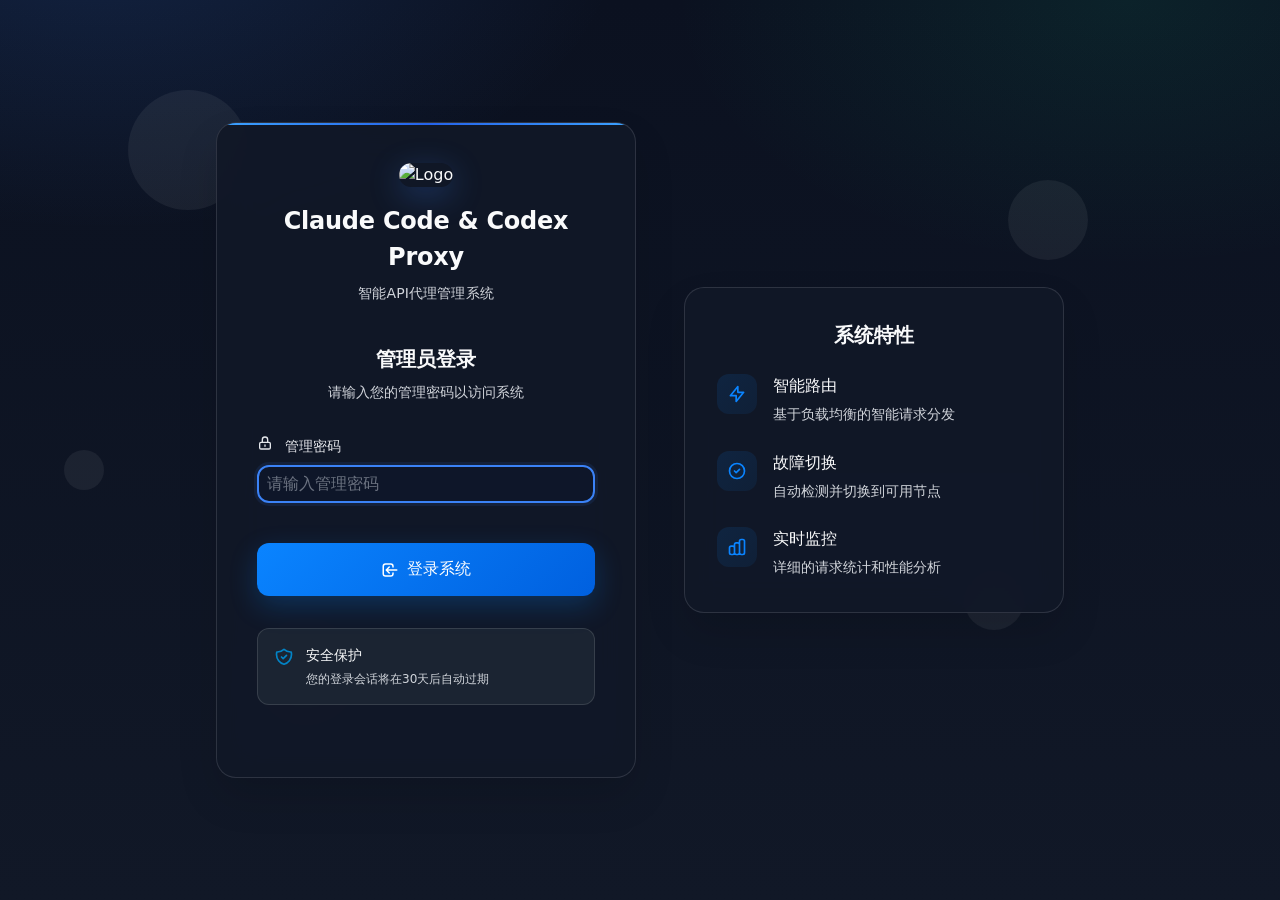
==== commit 0039c2d8: "Fix overview charts and add auto refresh" ====
--- a/web/index.html
+++ b/web/index.html
@@ -28,6 +28,11 @@
         <!-- 时间范围选择器 -->
         <section class="mb-4">
           <div class="time-range-container">
+            <div class="index-auto-refresh-panel">
+              <div id="index-auto-refresh-status" class="index-auto-refresh-status" aria-live="polite"></div>
+              <div id="index-auto-refresh-meta" class="index-auto-refresh-meta"></div>
+              <button type="button" id="index-auto-refresh-button" class="index-auto-refresh-button" data-i18n="index.autoRefresh.refreshNow">立即刷新</button>
+            </div>
             <div id="index-time-range" class="time-range-selector"></div>
           </div>
         </section>
--- a/web/assets/css/styles.css
+++ b/web/assets/css/styles.css
@@ -63,20 +63,41 @@
 
   /* 功能色彩 */
   --success-50: #ecfdf5;
+  --success-100: #d1fae5;
+  --success-200: #a7f3d0;
+  --success-300: #6ee7b7;
   --success-400: #34d399;
   --success-500: #10b981;
   --success-600: #059669;
+  --success-700: #047857;
+  --success-800: #065f46;
   --warning-50: #fffbeb;
+  --warning-100: #fef3c7;
+  --warning-200: #fde68a;
   --warning-400: #fbbf24;
   --warning-500: #f59e0b;
   --warning-600: #d97706;
+  --warning-700: #b45309;
+  --warning-800: #92400e;
   --error-50: #fef2f2;
+  --error-100: #fee2e2;
+  --error-200: #fecaca;
+  --error-300: #fca5a5;
   --error-400: #f87171;
   --error-500: #ef4444;
   --error-600: #dc2626;
+  --error-700: #b91c1c;
+  --error-800: #991b1b;
   --info-50: #f0f9ff;
+  --info-200: #bae6fd;
   --info-500: #06b6d4;
   --info-600: #0891b2;
+  --info-700: #0369a1;
+  --secondary-700: var(--neutral-700);
+  --text-400: var(--neutral-400);
+  --text-500: var(--neutral-500);
+  --text-600: var(--neutral-600);
+  --text-700: var(--neutral-700);
 
   /* 玻璃态效果 */
   --glass-bg: rgba(255, 255, 255, 0.96);
@@ -214,6 +235,27 @@
   --table-row-hover: rgba(255, 255, 255, 0.05);
   --body-fg: var(--neutral-800);
   --muted-fg: var(--neutral-600);
+  --success-100: rgba(16, 185, 129, 0.12);
+  --success-200: rgba(52, 211, 153, 0.18);
+  --success-300: rgba(110, 231, 183, 0.24);
+  --success-700: #6ee7b7;
+  --success-800: #a7f3d0;
+  --warning-100: rgba(245, 158, 11, 0.12);
+  --warning-200: rgba(251, 191, 36, 0.18);
+  --warning-700: #fde68a;
+  --warning-800: #fef3c7;
+  --error-100: rgba(239, 68, 68, 0.12);
+  --error-200: rgba(248, 113, 113, 0.18);
+  --error-300: rgba(252, 165, 165, 0.24);
+  --error-700: #fecaca;
+  --error-800: #fee2e2;
+  --info-200: rgba(96, 165, 250, 0.18);
+  --info-700: #bfdbfe;
+  --secondary-700: var(--neutral-300);
+  --text-400: var(--neutral-400);
+  --text-500: var(--neutral-500);
+  --text-600: var(--neutral-600);
+  --text-700: var(--neutral-700);
   --glass-bg: rgba(17, 24, 39, 0.82);
   --glass-border: rgba(255, 255, 255, 0.12);
   --glass-shadow: 0 8px 32px rgba(0, 0, 0, 0.34);
@@ -258,6 +300,27 @@
     --table-row-hover: rgba(255, 255, 255, 0.05);
     --body-fg: var(--neutral-800);
     --muted-fg: var(--neutral-600);
+    --success-100: rgba(16, 185, 129, 0.12);
+    --success-200: rgba(52, 211, 153, 0.18);
+    --success-300: rgba(110, 231, 183, 0.24);
+    --success-700: #6ee7b7;
+    --success-800: #a7f3d0;
+    --warning-100: rgba(245, 158, 11, 0.12);
+    --warning-200: rgba(251, 191, 36, 0.18);
+    --warning-700: #fde68a;
+    --warning-800: #fef3c7;
+    --error-100: rgba(239, 68, 68, 0.12);
+    --error-200: rgba(248, 113, 113, 0.18);
+    --error-300: rgba(252, 165, 165, 0.24);
+    --error-700: #fecaca;
+    --error-800: #fee2e2;
+    --info-200: rgba(96, 165, 250, 0.18);
+    --info-700: #bfdbfe;
+    --secondary-700: var(--neutral-300);
+    --text-400: var(--neutral-400);
+    --text-500: var(--neutral-500);
+    --text-600: var(--neutral-600);
+    --text-700: var(--neutral-700);
     --glass-bg: rgba(17, 24, 39, 0.82);
     --glass-border: rgba(255, 255, 255, 0.12);
     --glass-shadow: 0 8px 32px rgba(0, 0, 0, 0.34);
@@ -1273,9 +1336,99 @@
 /* 时间范围选择器 */
 .time-range-container {
   display: flex;
+  align-items: center;
+  gap: var(--space-3);
   justify-content: flex-end;
   width: 100%;
   position: relative;
+}
+
+.index-auto-refresh-panel {
+  display: inline-flex;
+  align-items: center;
+  gap: var(--space-2);
+  flex-wrap: wrap;
+  justify-content: flex-end;
+}
+
+.index-auto-refresh-status {
+  display: inline-flex;
+  align-items: center;
+  min-height: 36px;
+  padding: 0 12px;
+  border-radius: var(--radius-full);
+  background: var(--surface-bg-strong);
+  border: 1px solid var(--surface-border);
+  color: var(--muted-fg);
+  font-size: 13px;
+  line-height: 1;
+  white-space: nowrap;
+  box-shadow: var(--shadow-sm);
+}
+
+.index-auto-refresh-meta {
+  color: var(--muted-fg);
+  font-size: 12px;
+  white-space: nowrap;
+}
+
+.index-auto-refresh-status::before {
+  content: '';
+  width: 8px;
+  height: 8px;
+  margin-right: 8px;
+  border-radius: 999px;
+  background: var(--success-500);
+  box-shadow: 0 0 0 4px color-mix(in srgb, var(--success-500) 18%, transparent);
+}
+
+.index-auto-refresh-status.is-refreshing::before {
+  background: var(--primary-500);
+  box-shadow: 0 0 0 4px color-mix(in srgb, var(--primary-500) 18%, transparent);
+  animation: index-auto-refresh-pulse 1.2s ease-in-out infinite;
+}
+
+.index-auto-refresh-status.is-paused::before {
+  background: var(--warning-500);
+  box-shadow: 0 0 0 4px color-mix(in srgb, var(--warning-500) 18%, transparent);
+}
+
+.index-auto-refresh-status.is-error::before {
+  background: var(--error-500);
+  box-shadow: 0 0 0 4px color-mix(in srgb, var(--error-500) 18%, transparent);
+}
+
+@keyframes index-auto-refresh-pulse {
+  0%, 100% { transform: scale(1); opacity: 1; }
+  50% { transform: scale(1.2); opacity: 0.72; }
+}
+
+.index-auto-refresh-button {
+  min-height: 36px;
+  padding: 0 12px;
+  border: 1px solid var(--surface-border);
+  border-radius: var(--radius-full);
+  background: var(--surface-bg-strong);
+  color: var(--color-text);
+  font-size: 13px;
+  font-weight: var(--font-medium);
+  cursor: pointer;
+  transition: background var(--duration-fast) ease, border-color var(--duration-fast) ease, transform var(--duration-fast) ease;
+  box-shadow: var(--shadow-sm);
+}
+
+.index-auto-refresh-button:hover {
+  background: var(--surface-hover);
+  border-color: var(--surface-border-strong);
+}
+
+.index-auto-refresh-button:active {
+  transform: translateY(1px);
+}
+
+.index-auto-refresh-button:disabled {
+  opacity: 0.6;
+  cursor: not-allowed;
 }
 
 .time-range-selector {
@@ -1465,6 +1618,182 @@
   padding: 8px 22px 14px;
 }
 
+html[data-theme="dark"] .custom-range-nav-btn,
+html[data-theme="system"][data-resolved-theme="dark"] .custom-range-nav-btn {
+  color: var(--neutral-500);
+}
+
+html[data-theme="dark"] .custom-range-nav-btn:hover,
+html[data-theme="system"][data-resolved-theme="dark"] .custom-range-nav-btn:hover {
+  color: var(--neutral-900);
+}
+
+html[data-theme="dark"] .custom-range-calendar-title,
+html[data-theme="system"][data-resolved-theme="dark"] .custom-range-calendar-title {
+  color: var(--neutral-900);
+}
+
+html[data-theme="dark"] .custom-range-weekdays span,
+html[data-theme="system"][data-resolved-theme="dark"] .custom-range-weekdays span,
+html[data-theme="dark"] .custom-range-day,
+html[data-theme="system"][data-resolved-theme="dark"] .custom-range-day {
+  color: var(--neutral-700);
+}
+
+html[data-theme="dark"] .custom-range-day:hover,
+html[data-theme="system"][data-resolved-theme="dark"] .custom-range-day:hover {
+  background: rgba(59, 130, 246, 0.16);
+  color: var(--neutral-900);
+}
+
+html[data-theme="dark"] .custom-range-day.muted,
+html[data-theme="system"][data-resolved-theme="dark"] .custom-range-day.muted,
+html[data-theme="dark"] .custom-range-day.disabled,
+html[data-theme="system"][data-resolved-theme="dark"] .custom-range-day.disabled,
+html[data-theme="dark"] .custom-range-day:disabled,
+html[data-theme="system"][data-resolved-theme="dark"] .custom-range-day:disabled {
+  color: var(--neutral-500);
+}
+
+html[data-theme="dark"] .custom-range-day.disabled:hover,
+html[data-theme="system"][data-resolved-theme="dark"] .custom-range-day.disabled:hover,
+html[data-theme="dark"] .custom-range-day:disabled:hover,
+html[data-theme="system"][data-resolved-theme="dark"] .custom-range-day:disabled:hover {
+  color: var(--neutral-500);
+}
+
+html[data-theme="dark"] .custom-range-day.in-range,
+html[data-theme="system"][data-resolved-theme="dark"] .custom-range-day.in-range {
+  background: rgba(59, 130, 246, 0.22);
+  color: #bfdbfe;
+}
+
+html[data-theme="dark"] .custom-range-day.selected-start,
+html[data-theme="system"][data-resolved-theme="dark"] .custom-range-day.selected-start,
+html[data-theme="dark"] .custom-range-day.selected-end,
+html[data-theme="system"][data-resolved-theme="dark"] .custom-range-day.selected-end {
+  background: var(--primary-500);
+  color: #fff;
+}
+
+html[data-theme="dark"] .custom-range-time-row label,
+html[data-theme="system"][data-resolved-theme="dark"] .custom-range-time-row label {
+  color: var(--neutral-600);
+}
+
+html[data-theme="dark"] .custom-range-time-row input,
+html[data-theme="system"][data-resolved-theme="dark"] .custom-range-time-row input {
+  border-color: rgba(255, 255, 255, 0.12);
+}
+
+html[data-theme="dark"] .btn::before,
+html[data-theme="system"][data-resolved-theme="dark"] .btn::before,
+html[data-theme="dark"] .login-button::before,
+html[data-theme="system"][data-resolved-theme="dark"] .login-button::before {
+  background: linear-gradient(90deg, transparent, rgba(255, 255, 255, 0.16), transparent);
+}
+
+html[data-theme="dark"] .btn-secondary,
+html[data-theme="system"][data-resolved-theme="dark"] .btn-secondary {
+  color: var(--neutral-700);
+}
+
+html[data-theme="dark"] .btn-warning,
+html[data-theme="system"][data-resolved-theme="dark"] .btn-warning,
+html[data-theme="dark"] .btn-danger,
+html[data-theme="system"][data-resolved-theme="dark"] .btn-danger,
+html[data-theme="dark"] .btn-success,
+html[data-theme="system"][data-resolved-theme="dark"] .btn-success,
+html[data-theme="dark"] .btn-primary,
+html[data-theme="system"][data-resolved-theme="dark"] .btn-primary {
+  color: #fff;
+}
+
+html[data-theme="dark"] .btn-danger-active,
+html[data-theme="system"][data-resolved-theme="dark"] .btn-danger-active {
+  background: rgba(127, 29, 29, 0.24);
+  border-color: rgba(248, 113, 113, 0.36);
+  color: #fee2e2;
+}
+
+html[data-theme="dark"] .btn-danger-active:disabled,
+html[data-theme="system"][data-resolved-theme="dark"] .btn-danger-active:disabled {
+  background: none;
+  color: inherit;
+}
+
+html[data-theme="dark"] .mode-tab-btn,
+html[data-theme="system"][data-resolved-theme="dark"] .mode-tab-btn {
+  border-color: rgba(255, 255, 255, 0.12);
+  background: rgba(31, 41, 55, 0.86);
+  color: var(--neutral-700);
+}
+
+html[data-theme="dark"] .mode-tab-btn.active,
+html[data-theme="system"][data-resolved-theme="dark"] .mode-tab-btn.active {
+  color: #fff;
+}
+
+html[data-theme="dark"] .custom-range-nav-btn,
+html[data-theme="system"][data-resolved-theme="dark"] .custom-range-nav-btn,
+html[data-theme="dark"] .custom-range-weekdays span,
+html[data-theme="system"][data-resolved-theme="dark"] .custom-range-weekdays span,
+html[data-theme="dark"] .custom-range-day,
+html[data-theme="system"][data-resolved-theme="dark"] .custom-range-day,
+html[data-theme="dark"] .custom-range-calendar-title,
+html[data-theme="system"][data-resolved-theme="dark"] .custom-range-calendar-title {
+  color: var(--neutral-700);
+}
+
+html[data-theme="dark"] .login-background,
+html[data-theme="system"][data-resolved-theme="dark"] .login-background {
+  background: var(--page-bg);
+}
+
+html[data-theme="dark"] .shape,
+html[data-theme="system"][data-resolved-theme="dark"] .shape {
+  background: rgba(255, 255, 255, 0.06);
+}
+
+html[data-theme="dark"] .login-container,
+html[data-theme="system"][data-resolved-theme="dark"] .login-container {
+  color: var(--neutral-900);
+}
+
+html[data-theme="dark"] .brand-subtitle,
+html[data-theme="system"][data-resolved-theme="dark"] .brand-subtitle,
+html[data-theme="dark"] .login-header p,
+html[data-theme="system"][data-resolved-theme="dark"] .login-header p,
+html[data-theme="dark"] .security-notice,
+html[data-theme="system"][data-resolved-theme="dark"] .security-notice {
+  color: var(--neutral-600);
+}
+
+html[data-theme="dark"] .error-notification,
+html[data-theme="system"][data-resolved-theme="dark"] .error-notification {
+  background: rgba(127, 29, 29, 0.92);
+  border-color: rgba(185, 28, 28, 0.92);
+  color: #fff;
+}
+
+html[data-theme="dark"] .spinner,
+html[data-theme="system"][data-resolved-theme="dark"] .spinner {
+  border-color: rgba(255, 255, 255, 0.18);
+  border-top-color: #fff;
+}
+
+html[data-theme="dark"] .js-inline-cooldown,
+html[data-theme="system"][data-resolved-theme="dark"] .js-inline-cooldown {
+  background: rgba(127, 29, 29, 0.24);
+  color: #fecaca;
+  border-color: rgba(248, 113, 113, 0.36);
+}
+
+html[data-theme="dark"] .login-button,
+html[data-theme="system"][data-resolved-theme="dark"] .login-button {
+  box-shadow: 0 10px 28px rgba(10, 132, 255, 0.24);
+}
+
 .custom-range-time-row label {
   display: grid;
   gap: 6px;
@@ -2048,6 +2377,16 @@
 
   .time-range-container {
     justify-content: flex-start;
+    flex-wrap: wrap;
+  }
+
+  .index-auto-refresh-panel {
+    width: 100%;
+    justify-content: center;
+  }
+
+  .index-auto-refresh-status {
+    justify-content: center;
   }
 
   .time-range-selector {
@@ -3915,7 +4254,8 @@
 .test-details {
   margin-top: 8px;
   font-size: 0.75rem;
-  opacity: 0.8;
+  opacity: 1;
+  color: inherit;
 }
 
 .response-section {
@@ -3945,6 +4285,46 @@
   padding: 8px;
   border-radius: 4px;
   border: 1px solid var(--surface-border);
+}
+
+html[data-theme="dark"] .test-result.success,
+html[data-theme="system"][data-resolved-theme="dark"] .test-result.success {
+  background: rgba(16, 185, 129, 0.16);
+  border-color: rgba(52, 211, 153, 0.24);
+  color: #d1fae5;
+}
+
+html[data-theme="dark"] .test-result.error,
+html[data-theme="system"][data-resolved-theme="dark"] .test-result.error {
+  background: rgba(239, 68, 68, 0.16);
+  border-color: rgba(248, 113, 113, 0.24);
+  color: #fee2e2;
+}
+
+html[data-theme="dark"] .response-content,
+html[data-theme="system"][data-resolved-theme="dark"] .response-content {
+  background: rgba(15, 23, 42, 0.82);
+  border-color: rgba(255, 255, 255, 0.12);
+  color: var(--neutral-800);
+}
+
+html[data-theme="dark"] .test-spinner,
+html[data-theme="system"][data-resolved-theme="dark"] .test-spinner {
+  border-color: rgba(255, 255, 255, 0.16);
+  border-top-color: var(--primary-400);
+}
+
+html[data-theme="dark"] .cooldown-badge,
+html[data-theme="system"][data-resolved-theme="dark"] .cooldown-badge {
+  background: rgba(127, 29, 29, 0.24);
+  color: #fecaca;
+  border-color: rgba(248, 113, 113, 0.42);
+  box-shadow: 0 1px 3px rgba(0, 0, 0, 0.24);
+}
+
+html[data-theme="dark"] .channel-card-cooldown,
+html[data-theme="system"][data-resolved-theme="dark"] .channel-card-cooldown {
+  border-color: rgba(248, 113, 113, 0.42) !important;
 }
 
 /* ===== 上游详情 Modal ===== */
